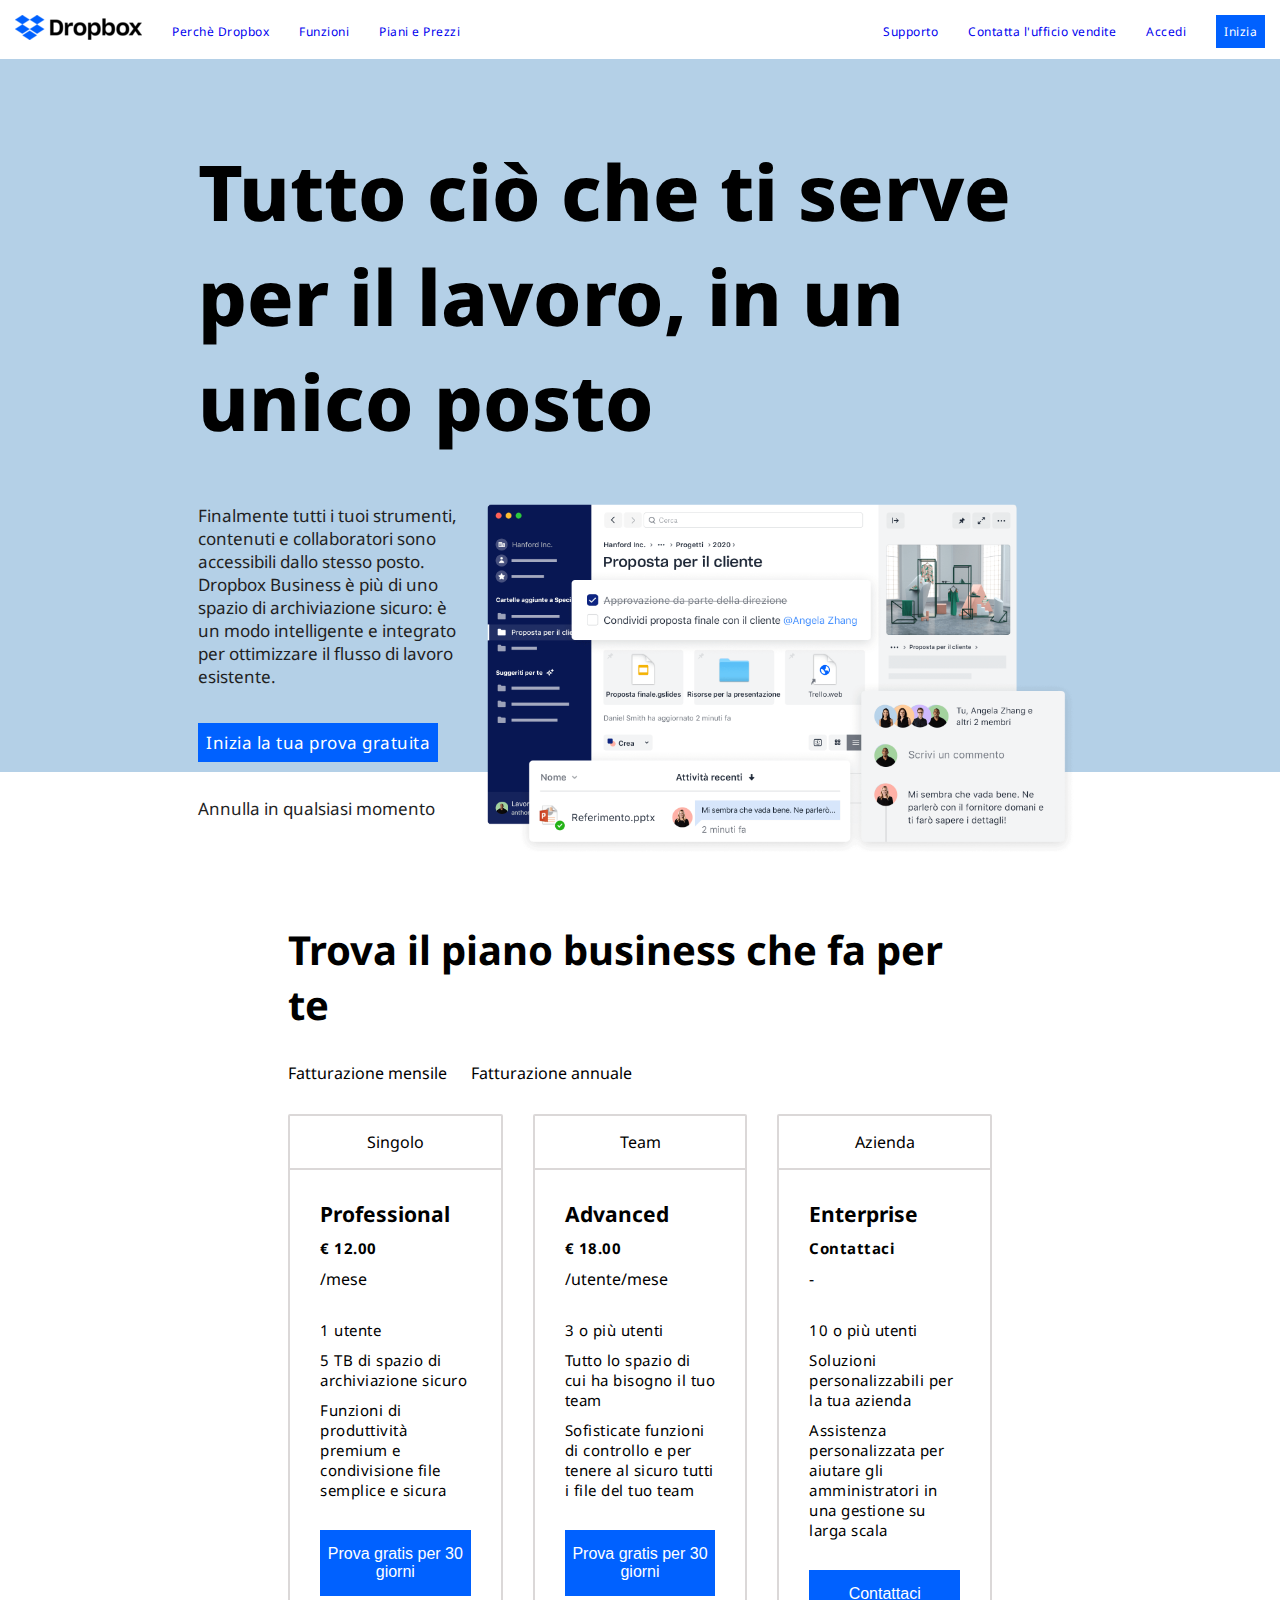
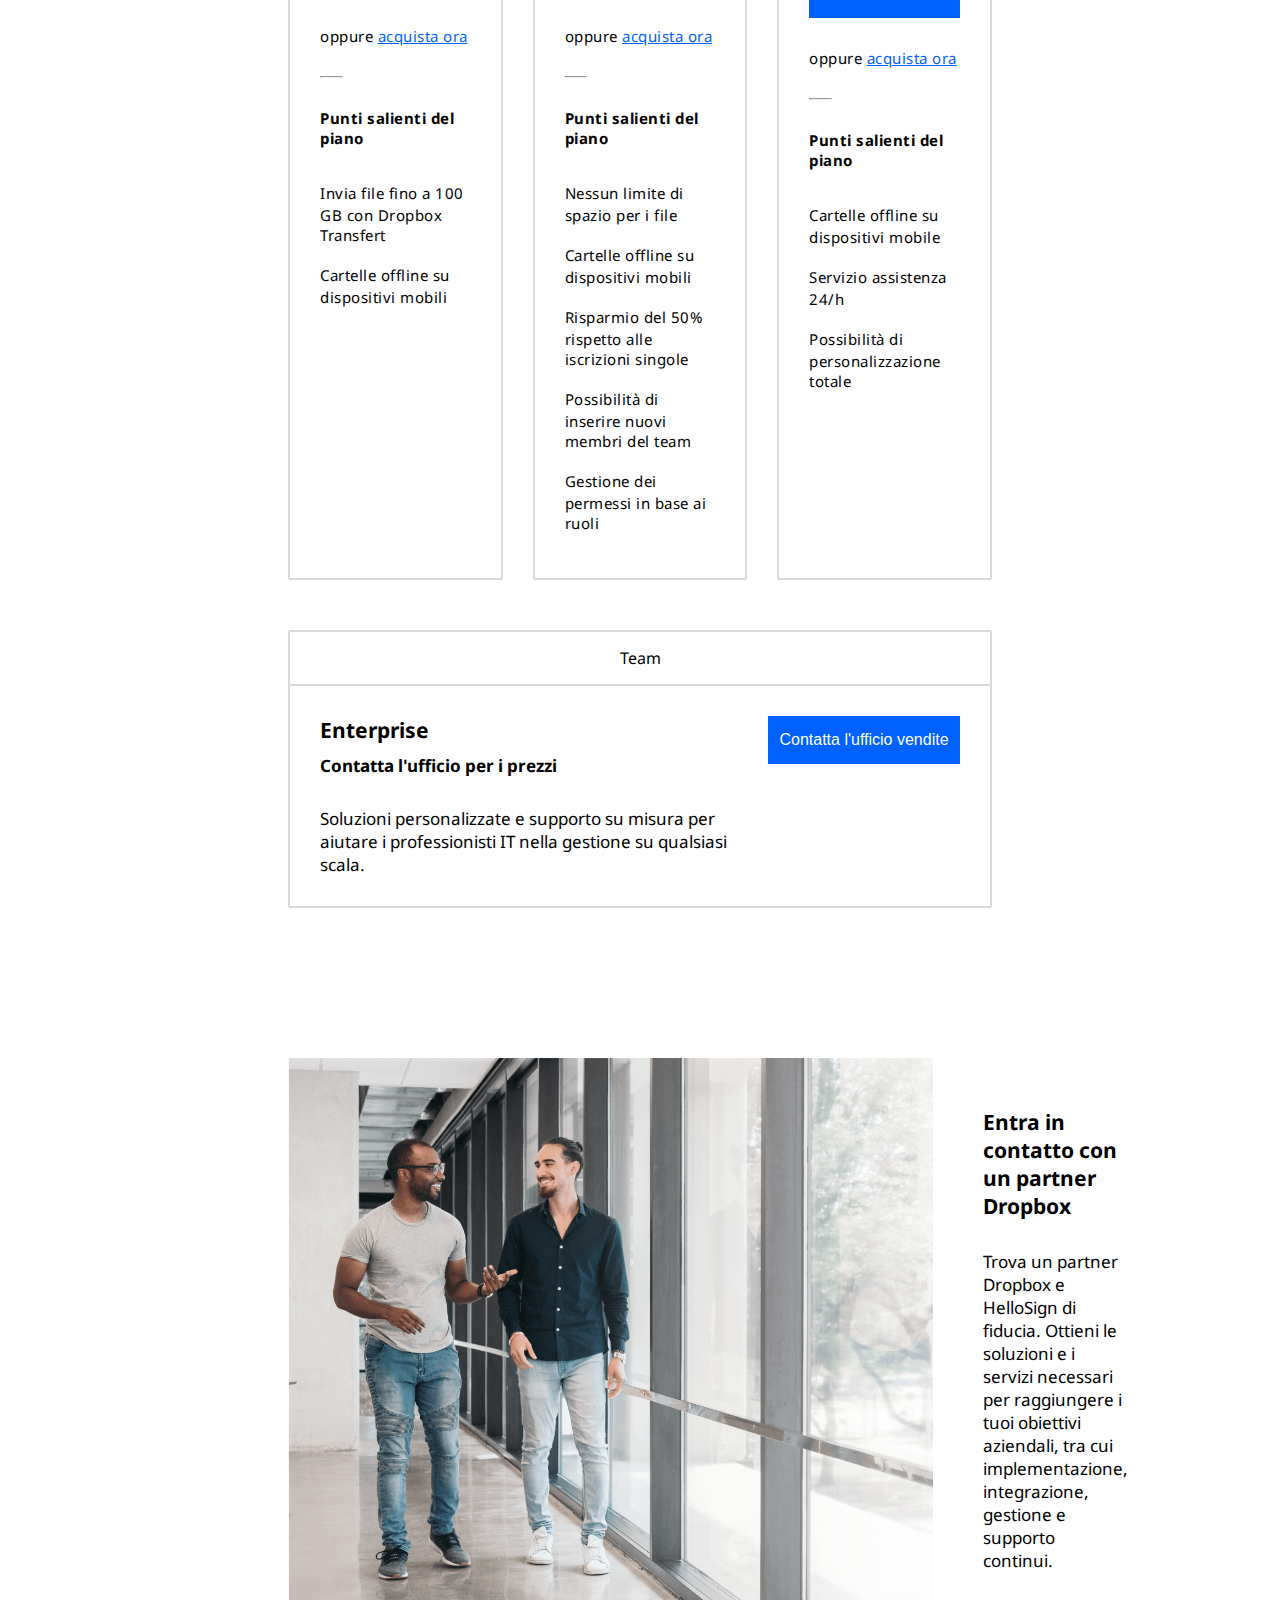
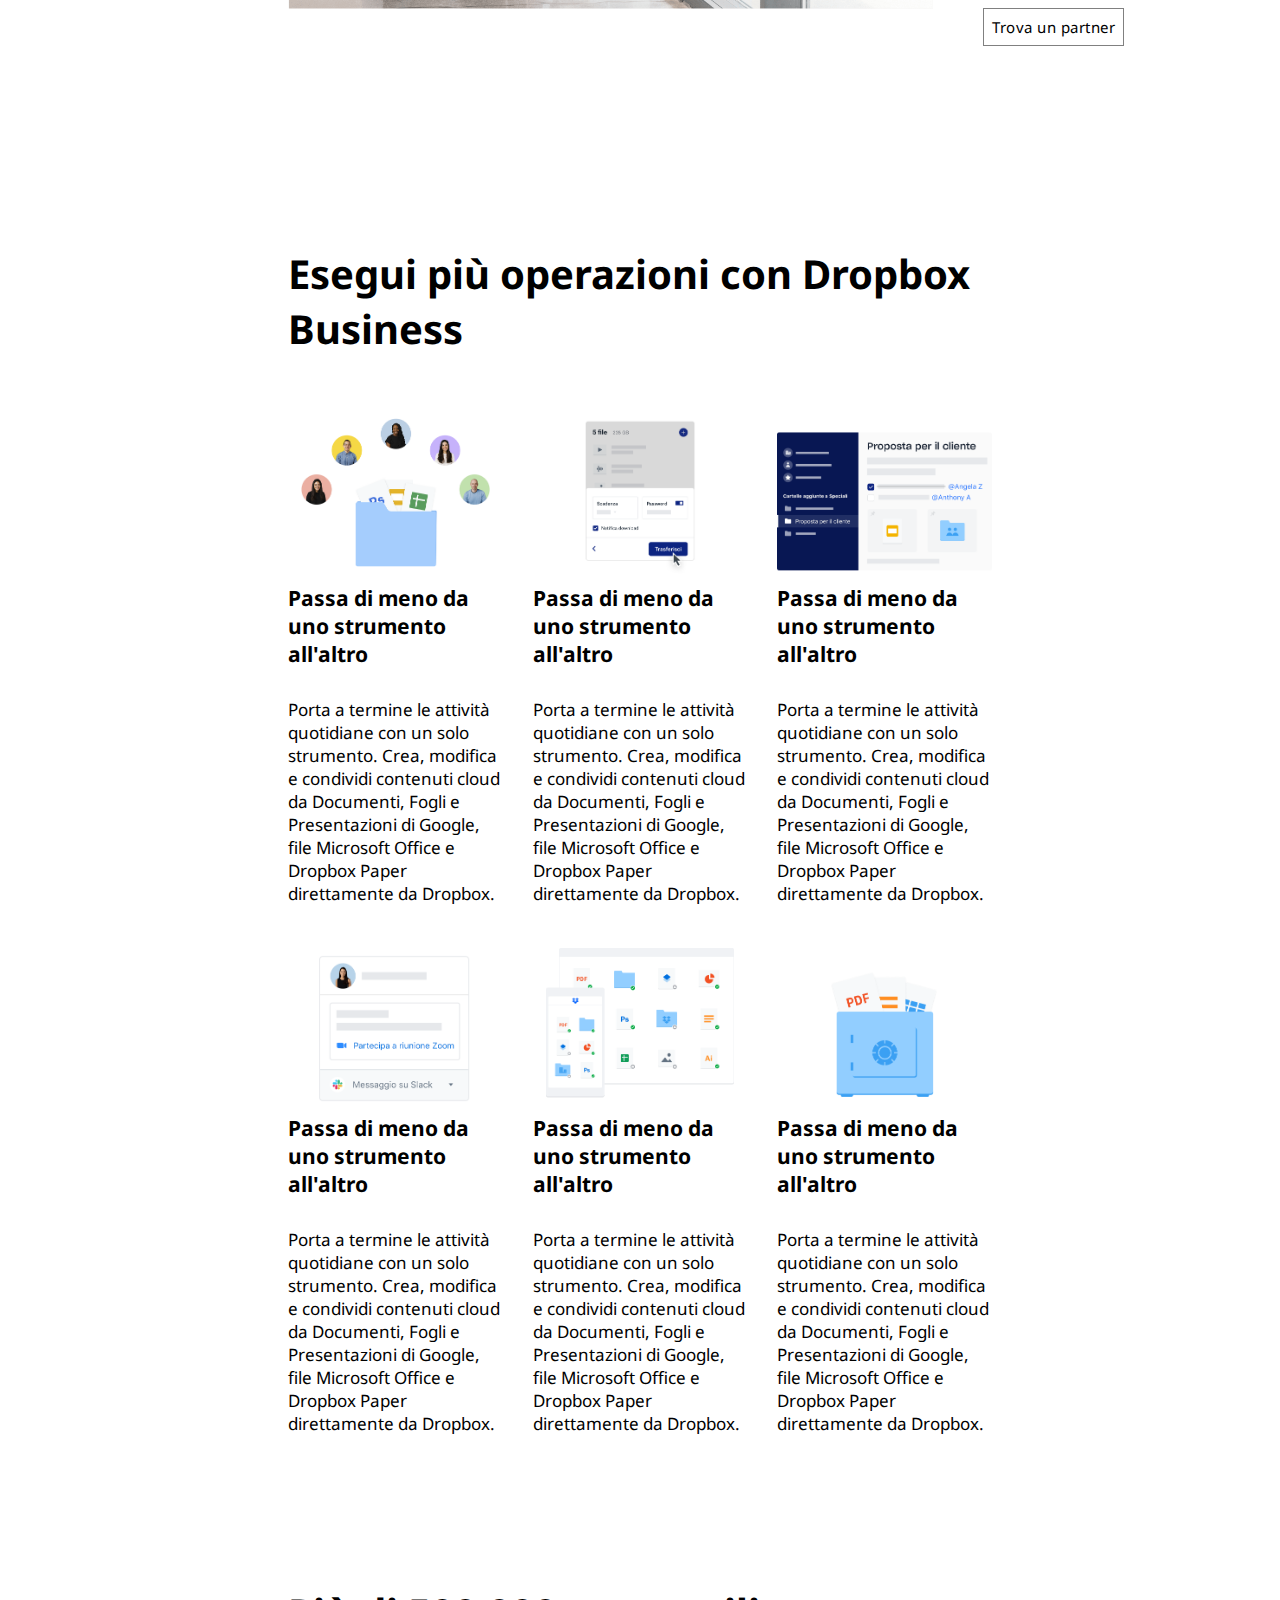
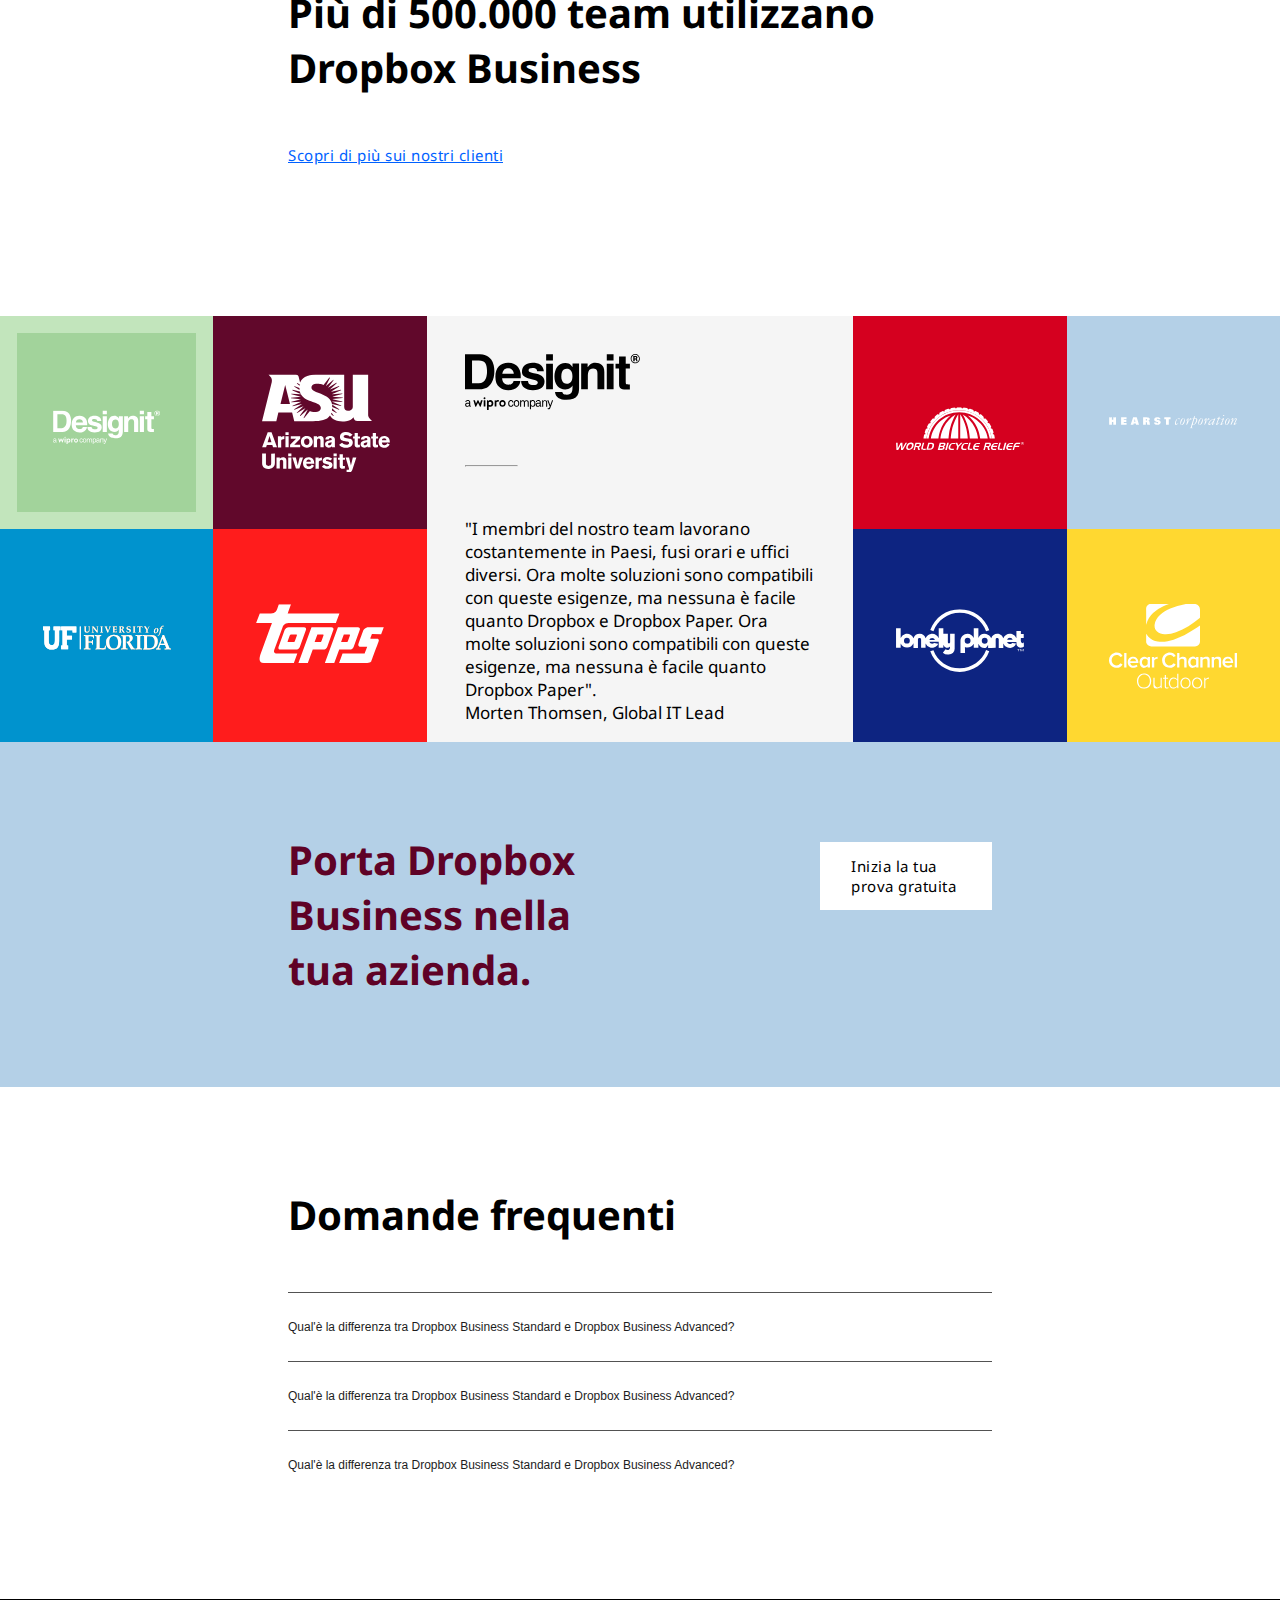
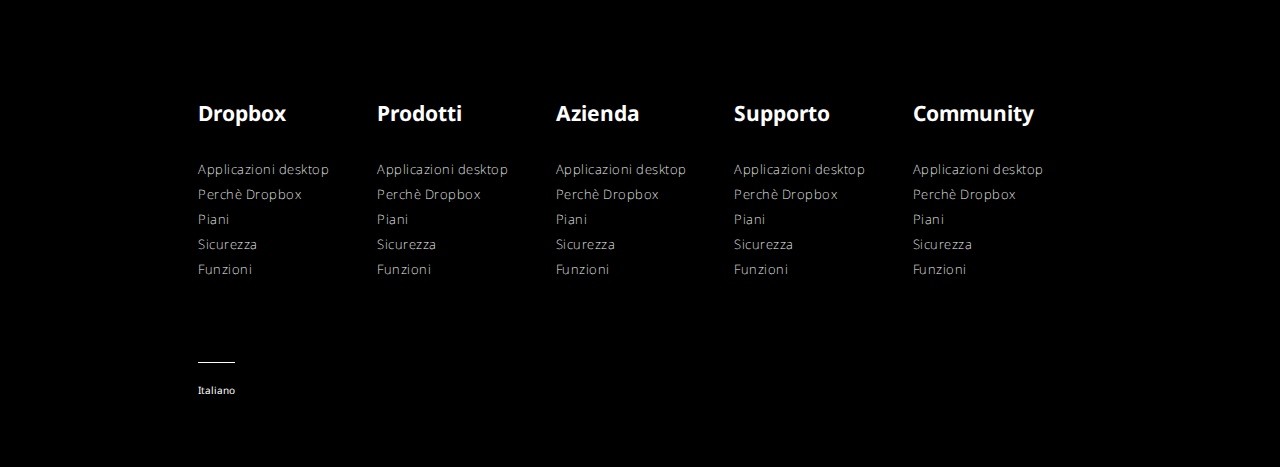
==== bonus/index.html @ 9951148a "fix_ distinzione bonus" ====
<!DOCTYPE html>
<html lang="en">
  <head>
    <meta charset="UTF-8" />
    <meta http-equiv="X-UA-Compatible" content="IE=edge" />
    <meta name="viewport" content="width=device-width, initial-scale=1.0" />
    <link rel="preconnect" href="https://fonts.googleapis.com" />

    <link rel="preconnect" href="https://fonts.gstatic.com" crossorigin />
    <link
      href="https://fonts.googleapis.com/css2?family=Noto+Sans:ital,wght@0,100;0,200;0,300;0,400;0,500;0,600;0,700;0,800;0,900;1,100;1,200;1,300;1,400;1,500;1,600;1,700;1,800;1,900&display=swap"
      rel="stylesheet"
    />
    <link
      rel="stylesheet"
      href="https://cdnjs.cloudflare.com/ajax/libs/font-awesome/6.2.1/css/all.min.css"
      integrity="sha512-MV7K8+y+gLIBoVD59lQIYicR65iaqukzvf/nwasF0nqhPay5w/9lJmVM2hMDcnK1OnMGCdVK+iQrJ7lzPJQd1w=="
      crossorigin="anonymous"
      referrerpolicy="no-referrer"
    />
    <!-- link font awasome -->
    <link rel="stylesheet" href="https://cdnjs.cloudflare.com/ajax/libs/font-awesome/6.2.1/css/all.min.css" integrity="sha512-MV7K8+y+gLIBoVD59lQIYicR65iaqukzvf/nwasF0nqhPay5w/9lJmVM2hMDcnK1OnMGCdVK+iQrJ7lzPJQd1w==" crossorigin="anonymous" referrerpolicy="no-referrer" />
    <!-- fine link font awasome -->
    <link rel="stylesheet" href="css/style.css" />
    <link rel="icon" type="" href="img/4138137.png">

    <title>Dropbox</title>
  </head>
  <body>
    <header>
      <div class="nav">
        <div class="nav_link-sinistra">
          <ul>
            <li>
              <a href="#index"><img src="img/logo-small.png" alt="Logo" /></a>
            </li>
            <li><a href="#">Perchè Dropbox</a></li>
            <li><a href="#">Funzioni</a></li>
            <li><a href="#">Piani e Prezzi</a></li>
          </ul>
        </div>
        <div class="nav_link-destra">
          <ul>
            <li><a href="#">Supporto</a></li>
            <li><a href="#">Contatta l'ufficio vendite</a></li>
            <li><a href="#">Accedi</a></li>
            <li><a href="#" class="fake-btn">Inizia</a></li>
          </ul>
        </div>
      </div>

      <div class="header">
        <div class="container-size-1">
          <div class="title">
            <h1>Tutto ciò che ti serve per il lavoro, in un unico posto</h1>
          </div>
          <div class="header_container">
            <div class="header_container-sinistra">
              <p>
                Finalmente tutti i tuoi strumenti, contenuti e collaboratori
                sono accessibili dallo stesso posto. Dropbox Business è più di
                uno spazio di archiviazione sicuro: è un modo intelligente e
                integrato per ottimizzare il flusso di lavoro esistente.
              </p>
              <a href="#" class="fake-btn">Inizia la tua prova gratuita</a>
              <p>Annulla in qualsiasi momento</p>
              <a href="#Business"><i class="fa-solid fa-arrow-down"></i></a>
            </div>
            <div class="header_container-destra">
              <img src="img/jumbo.png" alt="img" />
            </div>
          </div>
        </div>
      </div>
    </header>

    <main>
      <div class="container-size-2">
        <section id="Business" class="pianoBusiness">
          <h2>Trova il piano business che fa per te</h2>
          <div class="btn-fatturazione">
            <span class="span-fatturazione-1"><i class="fa-solid fa-circle-dot"></i>  Fatturazione mensile</span>
            <span class="span-fatturazione-2"><i class="fa-regular fa-circle"></i>  Fatturazione annuale</span>
          </div>

          <div class="pianoBusiness_opzioni">
            <div class="box-column">
              <div class="box-column_title"><i class="fa-solid fa-user"></i> Singolo</div>
              <div class="box-column-main">
                <div class="box-column_main-1">
                  <h4>Professional</h4>
                  <p class="bold padding-top-10">&euro; 12.00</p>
                  <p class="padding-top-10"></p>/mese</p>
                </div>

                <div class="box-column_main-2 padding-top-30">
                  <p><i class="fa-solid fa-user"></i> 1 utente</p>
                  <p class="padding-top-10"><i class="fa-solid fa-folder"></i> 5 TB di spazio di archiviazione sicuro</p>
                  <p class="padding-top-10"><i class="fa-sharp fa-solid fa-share-nodes"></i> 
                    Funzioni di produttività premium e condivisione file semplice
                    e sicura
                  </p>
                </div>

                <div class="box-column_main-3 padding-top-30">
                  <button>Prova gratis per 30 giorni</button>
                  <p class="padding-topBottom-30">oppure <a href="#"> acquista ora</a></p>
                  <hr style="width: 15%; margin-left: 0" />
                </div>

                <div class="box-column_main-4 padding-top-30">
                  <p class="bold">Punti salienti del piano</p>
                  <ul class="padding-top-30">
                    <li><i class="fa-solid fa-check"></i> Invia file fino a 100 GB con Dropbox Transfert</li>
                    <li><i class="fa-solid fa-check"></i> Cartelle offline su dispositivi mobili</li>
                  </ul>
                </div>
              </div>
            </div>
            <div class="box-column"><div class="box-column_title"><i class="fa-solid fa-users"></i> Team</div>
            <div class="box-column-main">
              <div class="box-column_main-1">
                <h4>Advanced</h4>
                <p class="bold padding-top-10">&euro; 18.00</p>
                <p class="padding-top-10"></p>/utente/mese</p>
              </div>

              <div class="box-column_main-2 padding-top-30">
                <p><i class="fa-solid fa-user"></i> 3 o più utenti</p>
                <p class="padding-top-10"><i class="fa-solid fa-folder"></i> Tutto lo spazio di cui ha bisogno il tuo team</p>
                <p class="padding-top-10"><i class="fa-sharp fa-solid fa-share-nodes"></i> 
                  Sofisticate funzioni di controllo e per tenere al sicuro tutti i file del tuo team
                </p>
              </div>

              <div class="box-column_main-3 padding-top-30">
                <button>Prova gratis per 30 giorni</button>
                <p class="padding-topBottom-30">oppure <a href="#"> acquista ora</a></p>
                <hr style="width: 15%; margin-left: 0" />
              </div>

              <div class="box-column_main-4 padding-top-30">
                <p class="bold">Punti salienti del piano</p>
                <ul class="padding-top-30">
                  <li><i class="fa-solid fa-check"></i> Nessun limite di spazio per i file</li>
                  <li><i class="fa-solid fa-check"></i> Cartelle offline su dispositivi mobili</li>
                  <li><i class="fa-solid fa-check"></i> Risparmio del 50% rispetto alle iscrizioni singole</li>
                  <li><i class="fa-solid fa-check"></i> Possibilità di inserire nuovi membri del team</li>
                  <li><i class="fa-solid fa-check"></i> Gestione dei permessi in base ai ruoli</li>
                </ul>
              </div>
            </div></div>
            <div class="box-column"><div class="box-column_title"><i class="fa-solid fa-hotel"></i> Azienda</div>
            <div class="box-column-main">
              <div class="box-column_main-1">
                <h4>Enterprise</h4>
                <p class="bold padding-top-10">Contattaci</p>
                <p class="padding-top-10"></p>-</p>
              </div>

              <div class="box-column_main-2 padding-top-30">
                <p><i class="fa-solid fa-user"></i> 10 o più utenti</p>
                <p class="padding-top-10"><i class="fa-solid fa-folder"></i> Soluzioni personalizzabili per la tua azienda</p>
                <p class="padding-top-10"><i class="fa-sharp fa-solid fa-share-nodes"></i> 
                  Assistenza personalizzata per aiutare gli amministratori in una gestione su larga scala
                </p>
              </div>

              <div class="box-column_main-3 padding-top-30">
                <button>Contattaci</button>
                <p class="padding-topBottom-30">oppure <a href="#"> acquista ora</a></p>
                <hr style="width: 15%; margin-left: 0" />
              </div>

              <div class="box-column_main-4 padding-top-30">
                <p class="bold">Punti salienti del piano</p>
                <ul class="padding-top-30">
                  <li><i class="fa-solid fa-check"></i> Cartelle offline su dispositivi mobile</li>
                  <li><i class="fa-solid fa-check"></i> Servizio assistenza 24/h</li>
                  <li><i class="fa-solid fa-check"></i> Possibilità di personalizzazione totale</li>
                </ul>
              </div>
            </div></div>
          </div>
          <div class="box-row">
            <div class="box-column_title">
              <i class="fa-solid fa-hotel"></i> Team
            </div>
            <div class="box-row-content">
              <div class="box-row_text">
                <div class="box-column_main-1">
                  <h4>Enterprise</h4>
                  <p class="bold padding-top-10">Contatta l'ufficio per i prezzi</p>
                </div>
                <div class="box-column_main-2 padding-top-30">
                  <p>Soluzioni personalizzate e supporto su misura per aiutare i professionisti IT nella gestione su qualsiasi scala.
                  </p>
                </div>
              </div>
              <div class="box-row-button box-column_main-3">
                <button>Contatta l'ufficio vendite</button>
              </div>
            </div>
          </div>
        </section>

        <section class="partnerContatto">
          <div class="partnerContatto_img">
            <img src="img/partner.png" alt="" />
          </div>
          <div class="partnerContatto_text">
            <h4>Entra in contatto con un partner Dropbox</h4>
            <p class="padding-top-30">
              Trova un partner Dropbox e HelloSign di fiducia. Ottieni le
              soluzioni e i servizi necessari per raggiungere i tuoi obiettivi
              aziendali, tra cui implementazione, integrazione, gestione e
              supporto continui.
            </p>
            <a href="#" class="fake-btn">Trova un partner</a>
          </div>
        </section>

        <section class="eseguiOperazioni">
          <h2>Esegui più operazioni con Dropbox Business</h2>

          <div class="eseguiOperazioni_card padding-top-50">
            <div class="card">
              <img src="img/business-feature-switching-tools.png" alt="">
              <h4>Passa di meno da uno strumento all'altro</h4>
              <p class="padding-top-30">Porta a termine le attività quotidiane con un solo strumento. Crea, modifica e condividi contenuti cloud da Documenti, Fogli e Presentazioni di Google, file Microsoft Office e Dropbox Paper direttamente da Dropbox.</p>
            </div>
            <div class="card"><img src="img/business-feature-send-files-it.png" alt="">
              <h4>Passa di meno da uno strumento all'altro</h4>
              <p class="padding-top-30">Porta a termine le attività quotidiane con un solo strumento. Crea, modifica e condividi contenuti cloud da Documenti, Fogli e Presentazioni di Google, file Microsoft Office e Dropbox Paper direttamente da Dropbox.</p></div>
            <div class="card"><img src="img/business-feature-coordinate-it.png" alt="">
              <h4>Passa di meno da uno strumento all'altro</h4>
              <p class="padding-top-30">Porta a termine le attività quotidiane con un solo strumento. Crea, modifica e condividi contenuti cloud da Documenti, Fogli e Presentazioni di Google, file Microsoft Office e Dropbox Paper direttamente da Dropbox.</p></div>
            <div class="card"><img src="img/business-feature-integrations-it.png" alt="">
              <h4>Passa di meno da uno strumento all'altro</h4>
              <p class="padding-top-30">Porta a termine le attività quotidiane con un solo strumento. Crea, modifica e condividi contenuti cloud da Documenti, Fogli e Presentazioni di Google, file Microsoft Office e Dropbox Paper direttamente da Dropbox.</p></div>
            <div class="card"><img src="img/business-feature-multi-device.png" alt="">
              <h4>Passa di meno da uno strumento all'altro</h4>
              <p class="padding-top-30">Porta a termine le attività quotidiane con un solo strumento. Crea, modifica e condividi contenuti cloud da Documenti, Fogli e Presentazioni di Google, file Microsoft Office e Dropbox Paper direttamente da Dropbox.</p></div>
            <div class="card"><img src="img/business-feature-security.png" alt="">
              <h4>Passa di meno da uno strumento all'altro</h4>
              <p class="padding-top-30">Porta a termine le attività quotidiane con un solo strumento. Crea, modifica e condividi contenuti cloud da Documenti, Fogli e Presentazioni di Google, file Microsoft Office e Dropbox Paper direttamente da Dropbox.</p></div>
          </div>
        </section>
        <section class="teamClienti">
          <h2>Più di 500.000 team utilizzano<br>Dropbox Business</h2>
          <a class="padding-top-50" href="#">Scopri di più sui nostri clienti</a>
        </section>
      </div>

      <section class="designit">
        <div class="designit-card designit_left">  
          <div class="designit-cubo cubo-green"><img src="img/designit.svg" alt=""></div>
          <div class="designit-cubo cubo-bordeaux"><img src="img/arizona_state_university.svg" alt=""></div>
          <div class="designit-cubo cubo-azzuro"><img src="img/university_of_florida.svg" alt=""></div>
          <div class="designit-cubo cubo-orangeRed"><img src="img/topps.svg" alt=""></div>
        </div>
        <div class="designit-card designit_center">
          <img src="img/designit.svg" alt="">
          <hr style="margin: 50px 0px;width: 15%; margin-left: 0" />
          <p>"I membri del nostro team lavorano costantemente in Paesi, fusi orari e uffici diversi. Ora molte soluzioni sono compatibili con queste esigenze, ma nessuna è facile quanto Dropbox e Dropbox Paper. Ora molte soluzioni sono compatibili con queste esigenze, ma nessuna è facile quanto Dropbox Paper".</p>
          <p class="firma">Morten Thomsen, Global IT Lead</p>
        </div>
        <div class="designit-card designit_right">
          <div class="designit-cubo cubo-red"><img src="img/world_bicycle_relief.svg" alt=""></div>
          <div class="designit-cubo cubo-lightBlue"><img src="img/hearst_corp.svg" alt=""></div>
          <div class="designit-cubo cubo-blue"><img src="img/lonely_planet.svg" alt=""></div>
          <div class="designit-cubo cubo-giallo"><img src="img/clear_channel.svg" alt=""></div>
        </div>
      </section>

      
      <section class="cta">
        <div class="cta_sezioni container-size-2">
          <div class="ctaleft">
            <h2>Porta Dropbox Business nella tua azienda.</h2>
          </div>
          <div class="cta-right">
            <a href="#">Inizia la tua prova gratuita</a>
          </div>
        </div>
      </section>
        

      <section class="domandeFrequenti container-size-2">
       <h2 class="padding-bottom-50">Domande frequenti</h2>
          <div class="dropdown">
            <button class="dropbtn">
              <span
                >Qual'è la differenza tra Dropbox Business Standard e Dropbox
                Business Advanced?</span
              >
              <i class="fa-solid fa-angle-down"></i>
            </button>
            <div class="dropdown-content">
              <a href="#"
                >Lorem ipsum dolor sit amet consectetur adipisicing elit. In
                quae mollitia magni saepe. Dolor dolore laboriosam nostrum nam
                distinctio? Ullam quaerat deserunt illo corporis corrupti porro
                sit excepturi inventore temporibus.</a
              >
            </div>
          </div>

          <div class="dropdown">
            <button class="dropbtn">
              <span
                >Qual'è la differenza tra Dropbox Business Standard e Dropbox
                Business Advanced?</span
              >
              <i class="fa-solid fa-angle-down"></i>
            </button>
            <div class="dropdown-content">
              <a href="#"
                >Lorem ipsum dolor sit amet consectetur adipisicing elit. In
                quae mollitia magni saepe. Dolor dolore laboriosam nostrum nam
                distinctio? Ullam quaerat deserunt illo corporis corrupti porro
                sit excepturi inventore temporibus.</a
              >
            </div>
          </div>

          <div class="dropdown">
            <button class="dropbtn">
              <span
                >Qual'è la differenza tra Dropbox Business Standard e Dropbox
                Business Advanced?</span
              >
              <i class="fa-solid fa-angle-down"></i>
            </button>
            <div class="dropdown-content">
              <a href="#"
                >Lorem ipsum dolor sit amet consectetur adipisicing elit. In
                quae mollitia magni saepe. Dolor dolore laboriosam nostrum nam
                distinctio? Ullam quaerat deserunt illo corporis corrupti porro
                sit excepturi inventore temporibus.</a
              >
            </div>
          </div>
        </section>
      
    </main>

    <footer>
      <div class="footerContainer container-size-1">
        <div class="footerContainer_box">
          <div class="footer_box">
            <h4>Dropbox</h4>
            <ul class="padding-top-30">
              <li>Applicazioni desktop</li>
              <li>Perchè Dropbox</li>
              <li>Piani</li>
              <li>Sicurezza</li>
              <li>Funzioni</li>
            </ul>
          </div>
          <div class="footer_box">
            <h4>Prodotti</h4>
            <ul class="padding-top-30">
              <li>Applicazioni desktop</li>
              <li>Perchè Dropbox</li>
              <li>Piani</li>
              <li>Sicurezza</li>
              <li>Funzioni</li>
            </ul>
          </div>
          <div class="footer_box">
            <h4>Azienda</h4>
            <ul class="padding-top-30">
              <li>Applicazioni desktop</li>
              <li>Perchè Dropbox</li>
              <li>Piani</li>
              <li>Sicurezza</li>
              <li>Funzioni</li>
            </ul>
          </div>
          <div class="footer_box">
            <h4>Supporto</h4>
            <ul class="padding-top-30">
              <li>Applicazioni desktop</li>
              <li>Perchè Dropbox</li>
              <li>Piani</li>
              <li>Sicurezza</li>
              <li>Funzioni</li>
            </ul>
          </div>
          <div class="footer_box">
            <h4>Community</h4>
            <ul class="padding-top-30">
              <li>Applicazioni desktop</li>
              <li>Perchè Dropbox</li>
              <li>Piani</li>
              <li>Sicurezza</li>
              <li>Funzioni</li>
            </ul>
          </div>
        </div>
        <div class="language">
          <div class="icon-language">
            <i class="fa-solid fa-earth-americas"></i><span>  Italiano</span
            >   <i class="fa-solid fa-caret-up"></i>
          </div>
        </div>
      </div>
    </footer>
  </body>
</html>
---- bonus/css/style.css ----
/* RESET */
* {
  padding: 0;
  margin: 0;
  box-sizing: border-box;
}

html {
  scroll-behavior: smooth;
}

body {
  font-family: "Noto Sans", sans-serif;
}

/* GENERALI */

.flex-container {
  display: flex;
  justify-content: center;
  align-items: center;
}

p {
  font-size: 17px;
}

.container-size-1 {
  max-width: 69%;
  margin: 0 auto;
}

.container-size-2 {
  max-width: 55%;
  margin: 0 auto;
}

h1 {
  font-size: 77px;
  font-weight: 800;
}

h2 {
  font-size: 40px;
}

h4 {
  font-size: 21px;
}

.padding-top-30 {
  padding: 30px 0px 0px 0px;
}

.padding-top-50 {
  padding: 50px 0px 0px 0px;
}

.padding-bottom-50 {
  padding: 0px 0px 50px 0px;
}

.padding-top-10 {
  padding: 10px 0px 0px 0px;
}

.padding-topBottom-30 {
  padding: 30px 0px;
}

.bold {
  font-weight: bold;
}

/* NAV */

nav {
  width: 100%;
}

.nav {
  display: flex;
  justify-content: space-between;
  align-items: center;
}

.nav_link-sinistra ul,
.nav_link-destra ul {
  display: flex;
  justify-content: space-between;
  align-items: center;
  list-style: none;
}

.nav_link-sinistra ul li,
.nav_link-destra ul li {
  padding: 15px;
  position: relative;
}

.nav_link-sinistra ul li:hover:not(:first-child) a:after,
.nav_link-destra ul li:hover:not(:last-child) a:after {
  content: "";
  height: 3px;
  width: 100%;
  position: absolute;
  top: 100%;
  left: 0;
  background-color: #0061ff;
}

.nav_link-sinistra ul li a,
.nav_link-destra ul li a {
  text-decoration: none;
  font-size: 12px;
}

.fake-btn {
  background-color: #0061ff;
  padding: 8px;
  color: #fff;
}

/* HEADER */

.title {
  padding: 80px 0px 50px 0px;
}

.header {
  background-color: #b4d0e7;
  display: flex;
  justify-content: space-between;
}

.header_container {
  display: flex;
  justify-content: space-between;
  margin-bottom: -85px;
}

.header_container-sinistra {
  display: flex;
  flex-direction: column;
  align-items: flex-start;
  gap: 35px;
  width: 30%;
}

.header_container-sinistra a {
  text-decoration: none;
  font-size: 17px;
}

.header_container-sinistra i {
  font-size: 60px;
  padding-top: 48px;
  color: #000;
}

.header_container-destra {
  width: 70%;
}

.header_container-destra img {
  width: 100%;
}

.header_container-sinistra p {
  color: rgb(31, 31, 31);
}

/* MAIN */

main {
  padding-top: 150px;
}

/* SEZIONE PIANO BUSINESS */

.pianoBusiness_opzioni {
  display: flex;
  justify-content: space-between;
  gap: 30px;
}

.btn-fatturazione {
  padding: 30px 0px;
}

.span-fatturazione-1 i {
  color: #0061ff;
}

.span-fatturazione-2 i {
  color: lightgrey;
}

.span-fatturazione-1 {
  padding-right: 20px;
}

.box-column {
  width: calc(100% / 3);
  border: 2px solid #dbd8d8;
  border-radius: 2px;
}

.box-column_title {
  text-align: center;
  border-bottom: 2px solid #dbd8d8;
  padding: 15px 0px;
}

.box-column-main {
  padding: 30px;
}

.box-column-main p,
a,
ul li {
  font-size: 15px;
  letter-spacing: 0.5px;
}

.box-column_main-3 button {
  width: 100%;
  border: none;
  background-color: #0061ff;
  padding: 15px 0px;
  color: #fff;
  font-size: 16px;
}

.box-column_main-3 a {
  color: #0061ff;
}

.box-column_main-4 ul {
  list-style: none;
}

.box-column_main-4 ul li {
  padding-bottom: 15px;
}

/* .box-column_main-4 ul li::before {
  content: "\2713  ";
  color: #0061ff;
  font-weight: bold;
} */

.box-column_main-4 ul li i {
  color: #0061ff;
  font-weight: bold;
  font-size: 20px;
}

.box-row {
  width: 100%;
  margin: 50px 0px;
  border: 2px solid #dbd8d8;
  border-radius: 2px;
}

.box-row-content {
  display: flex;
  padding: 30px;
}

.box-row_text {
  width: 70%;
}

.box-row-button {
  width: 30%;
}

/* SEZIONE PARTNER */

.partnerContatto {
  display: flex;
  justify-content: space-between;
  margin-bottom: 50px;
  padding: 100px 0px;
}

.partnerContatto_img img {
  width: 645px;
}

.partnerContatto_text {
  padding: 50px;
}

.partnerContatto_text .fake-btn {
  background-color: #fff;
  border: 1px solid grey;
  text-decoration: none;
  color: black;
  margin-top: 36px;
  display: inline-block;
}

/* SEZIONE ESEGUI OPERAZIONI */

.eseguiOperazioni_card {
  display: flex;
  justify-content: space-between;
  flex-wrap: wrap;
  gap: 30px;
}

.eseguiOperazioni_card img {
  width: 100%;
}

.card {
  width: calc((100% - 60px) / 3);
}

/* SEZIONE CLIENTI */

.teamClienti {
  padding: 150px 0px;
}

.teamClienti a {
  display: inline-block;
  color: #0061ff;
}

/* SEZIONE DESIGNIT */

.designit {
  display: flex;
  justify-content: space-between;
}

/* Soluzione con aspect ratio

.designit-card {
  width: 100vw;
  aspect-ratio: 1 / 1;
}

.designit-cubo {
  width: 50%;
}  */

.designit-card {
  width: calc(100% / 3);
  height: calc(100vw / 3);
}

.designit-cubo {
  width: 50%;
  height: 50%;
}

.cubo-green {
  background-color: #a2d39b;
  border: 17px solid #c2e5bc;
  position: relative;
}

.cubo-green img,
.cubo-azzuro img,
.cubo-red img,
.cubo-lightBlue img {
  top: 48%;
  left: 35%;
  transform: translate(-25%, -25%);
}

.cubo-bordeaux {
  background-color: #61082b;
  position: relative;
}

.cubo-orangeRed img {
  top: 42%;
  left: 35%;
  transform: translate(-25%, -25%);
}

.cubo-bordeaux img {
  top: 39%;
  left: 38%;
  transform: translate(-25%, -25%);
}

.cubo-azzuro {
  background-color: #0093ce;
  position: relative;
}

.cubo-orangeRed {
  background-color: #ff1c1c;
  position: relative;
}

.cubo-red {
  background-color: #d5001f;
  position: relative;
}

.cubo-lightBlue {
  background-color: #b4d0e7;
  position: relative;
}

.cubo-blue {
  background-color: #0d2481;
  position: relative;
}

.cubo-blue img,
.cubo-giallo img {
  top: 45%;
  left: 35%;
  transform: translate(-25%, -25%);
}

.cubo-giallo {
  background-color: #ffd830;
  position: relative;
}

.designit_center {
  background-color: #f5f5f5;
  position: relative;
  padding: 3%;
  overflow-y: auto;
}

.designit_center img {
  width: 50%;
}

.firma p {
  padding-top: 10%;
}

.designit_left,
.designit_right {
  display: flex;
  flex-wrap: wrap;
}

.designit_left {
  justify-content: flex-start;
}

.designit_right {
  justify-content: flex-end;
}

.designit-cubo img {
  width: 60%;
  position: absolute;
}

.designit-cubo img {
  filter: invert(1);
}

/* SEZIONE CTA */

.cta {
  background-color: #b4d0e7;
  padding: 90px 0px;
}

.cta h2 {
  color: #5f0226;
}

.cta_sezioni {
  display: flex;
  justify-content: space-between;
}

.ctaleft,
.cta-right {
  width: 50%;
}

.cta-right {
  position: relative;
}

.cta-right a {
  padding: 14px 31px;
  background-color: #fff;
  text-decoration: none;
  display: inline-block;
  position: absolute;
  top: 10px;
  left: 180px;
  color: #000;
}

/* SEZIONE DOMANDE */

.domandeFrequenti {
  padding: 100px 0px;
}

.dropdown {
  position: relative;
}

.dropbtn {
  background-color: #ffffff;
  color: rgb(29, 29, 29);
  padding: 27px 0px;
  font-size: 12px;
  border: none;
  width: 100%;
  text-align: left;
  display: flex;
  justify-content: space-between;
  border-top: 1px solid rgb(82, 82, 82);
}

.dropdown-content {
  display: none;
  position: absolute;
  box-shadow: 0px 8px 16px 0px rgba(0, 0, 0, 0.2);
  z-index: 1;
}

.dropdown-content a {
  color: black;
  padding: 12px 16px;
  text-decoration: none;
  display: block;
  background-color: #ddd;
}

.dropdown-content a:hover {
  background-color: #ddd;
}

.dropdown:hover .dropdown-content {
  display: block;
}

.dropdown:hover .dropbtn {
  background-color: #ffffff;
}

/* SEZIONE FOOTER */

footer {
  background-color: rgb(0, 0, 0);
  padding: 100px 0px 50px 0px;
}

.footerContainer_box {
  display: flex;
  justify-content: space-between;
  gap: 10px;
}

.footer_box {
  width: calc(100% / 5);
  color: #fff;
}

.footer_box ul {
  list-style: none;
}

.footer_box ul li {
  font-size: 13px;
  font-weight: 200;
  line-height: 25px;
}

.language {
  margin-top: 80px;
  color: #fff;
  font-size: 10px;
  border-top: 1px solid #fff;
  display: inline-block;
}

.icon-language {
  padding: 20px 0px;
}

/* DEBUG */
.debug .nav {
  background-color: rgb(255, 149, 149);
}

.debug .header {
  background-color: aquamarine;
}

.debug .header_container {
  background-color: rgb(102, 56, 230);
}

.debug .pianoBusiness {
  background-color: rgb(235, 93, 147);
}

.debug .box-column {
  background-color: rgb(255, 255, 255);
}

.debug .box-row {
  height: 255px;
  background-color: rgb(212, 3, 20);
}

.debug .partnerContatto_text {
  background-color: black;
  height: 200px;
}

.debug .partnerContatto_img {
  background-color: rgb(99, 99, 99);
}

.debug .card {
  background-color: rgb(226, 255, 59);
  height: 200px;
}

.debug .designit {
  background-color: rgb(55, 114, 0);
}

.debug .designit-card {
  background-color: #0061ff;
}

.debug .designit-card {
  border: 1px solid black;
}

.debug .designit-cubo {
  border: 1px solid black;
}

.debug .domandeFrequenti {
  background-color: rgb(255, 145, 0);
}

.debug .footer_box {
  background-color: darkgoldenrod;
}

.debug .language {
  height: 70px;
  background-color: red;
}
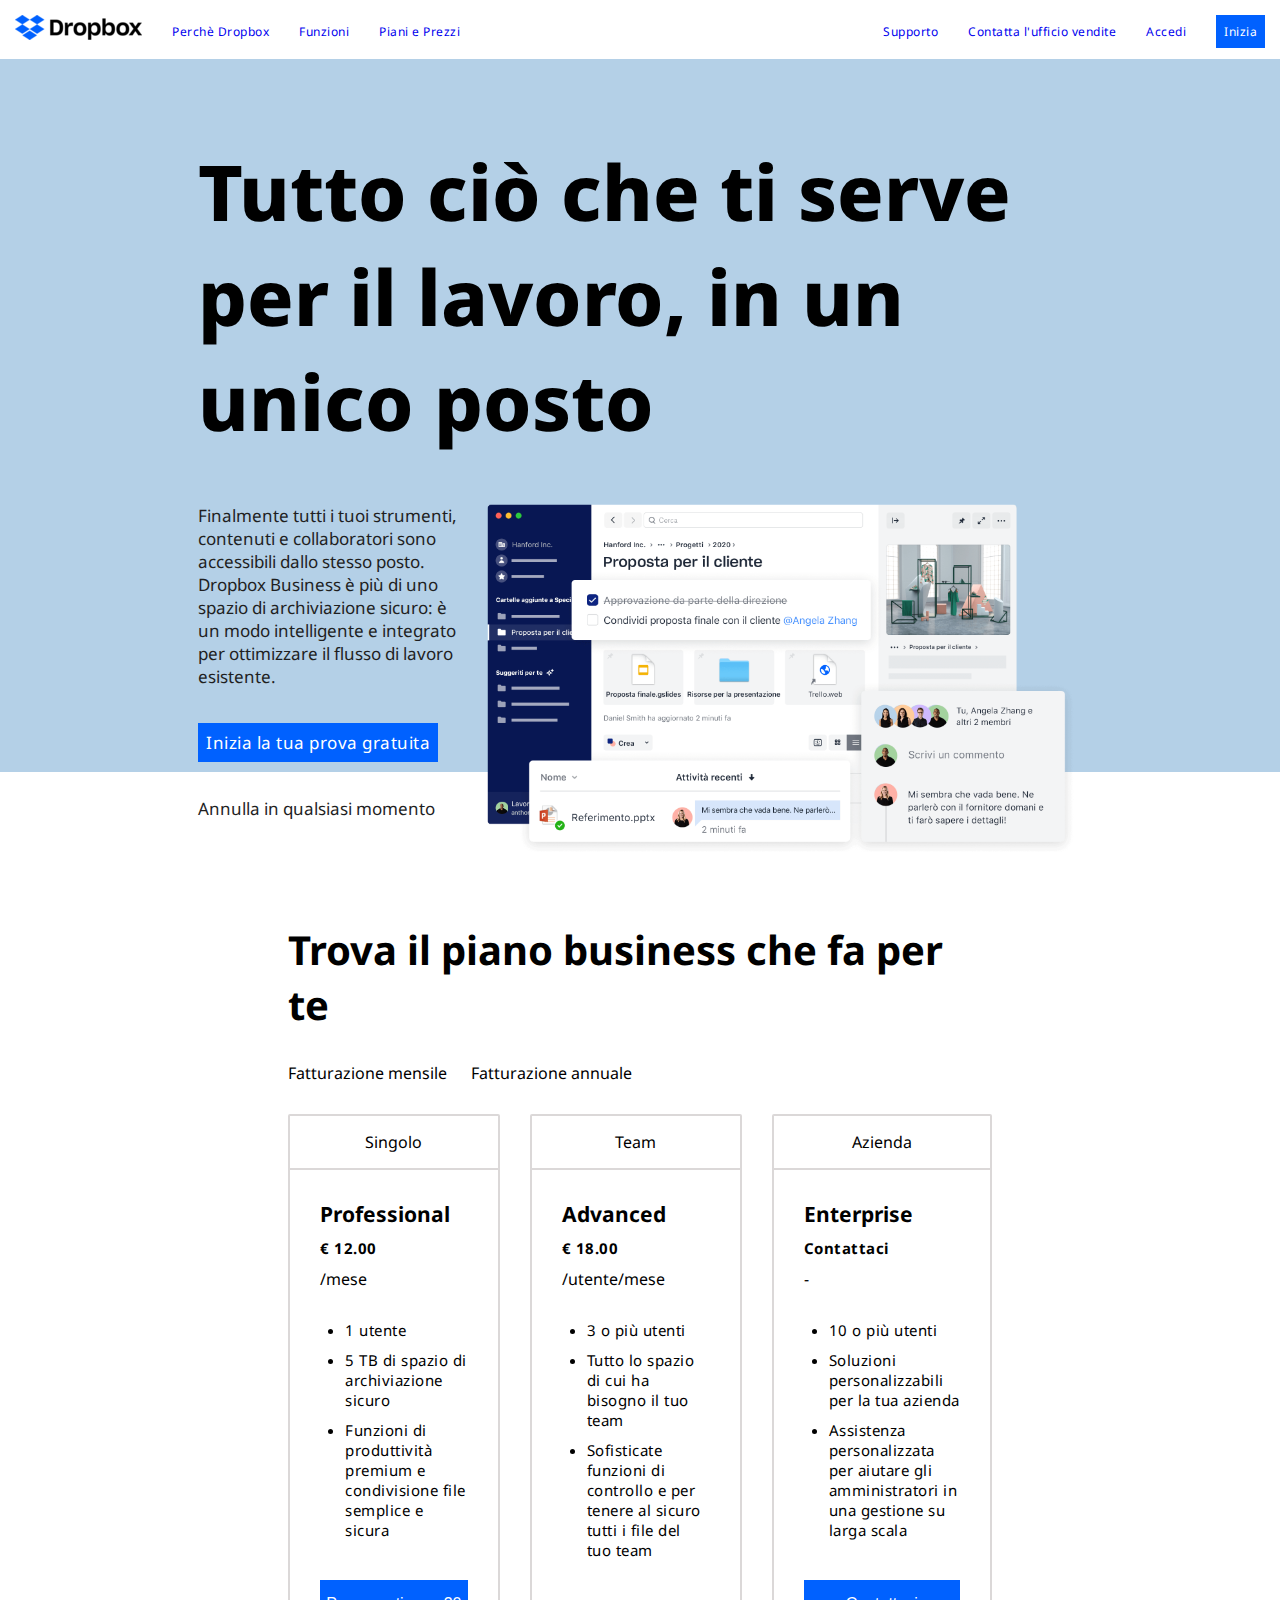
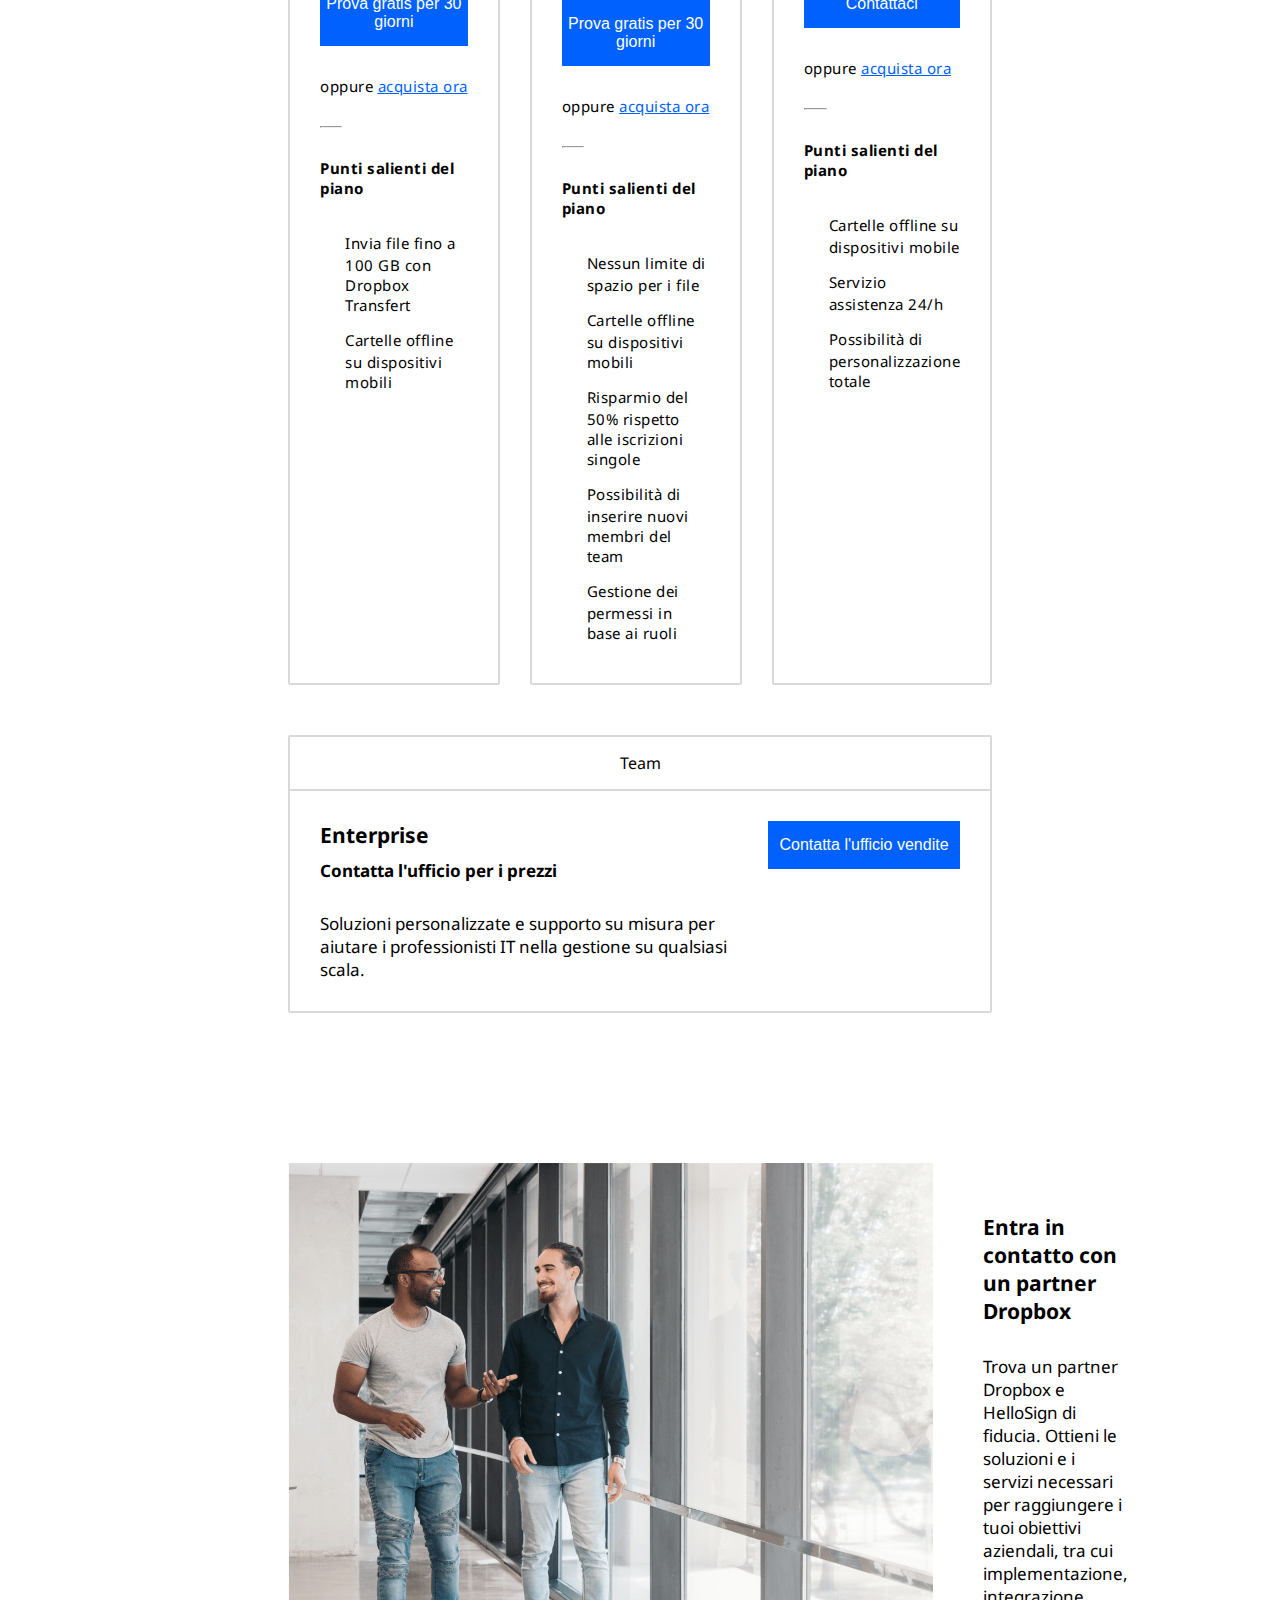
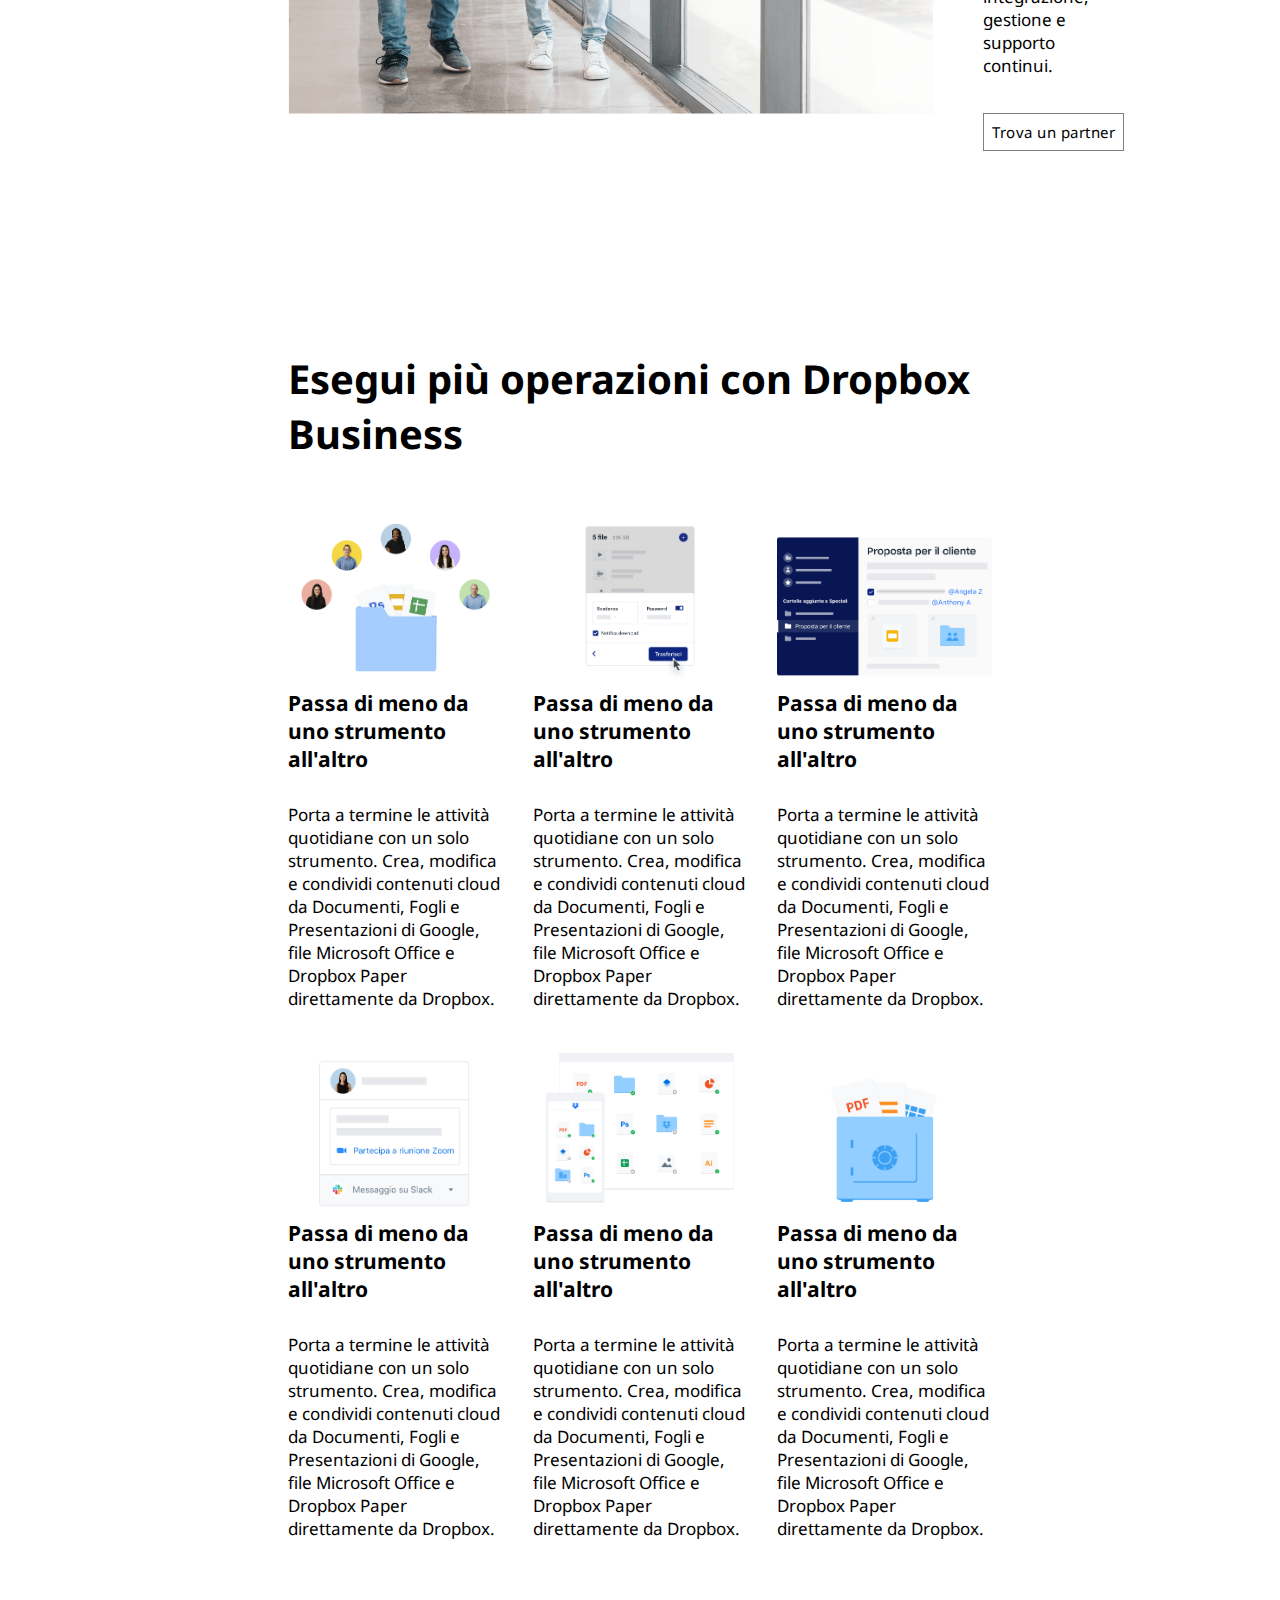
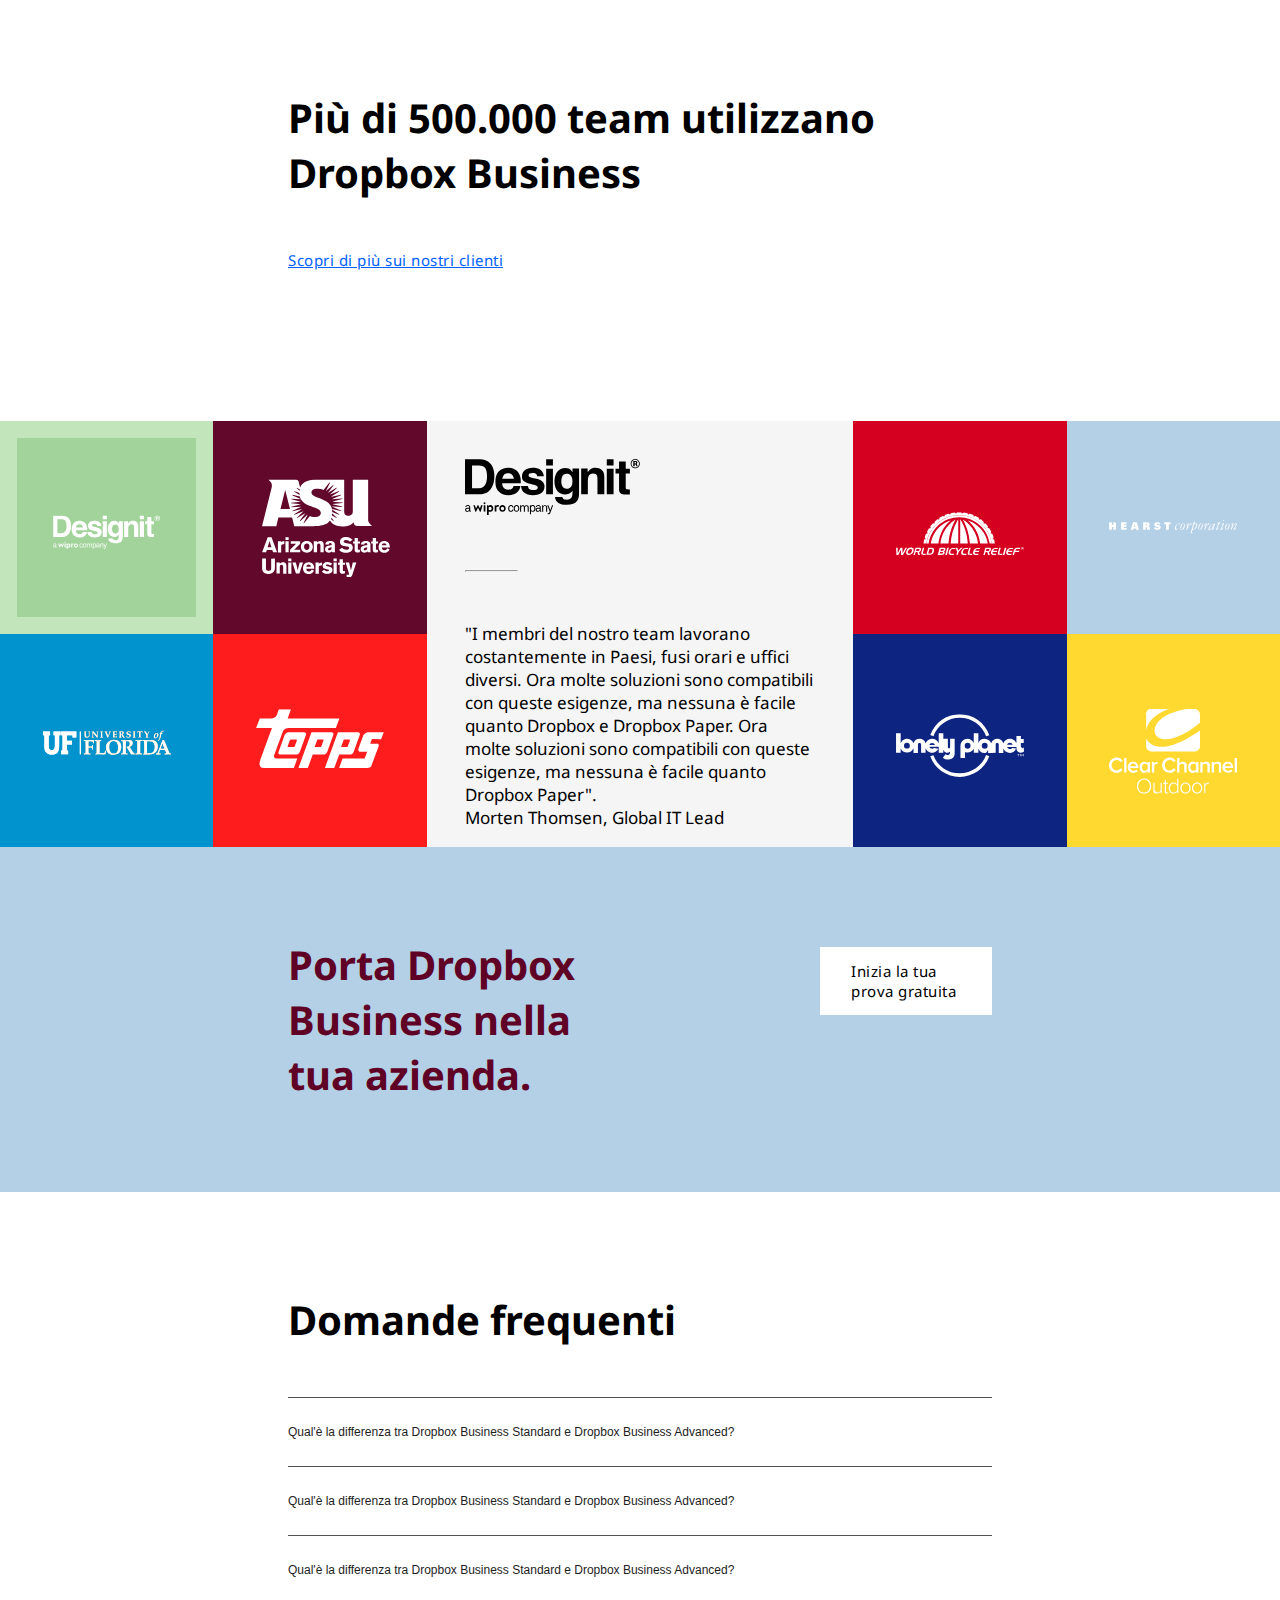
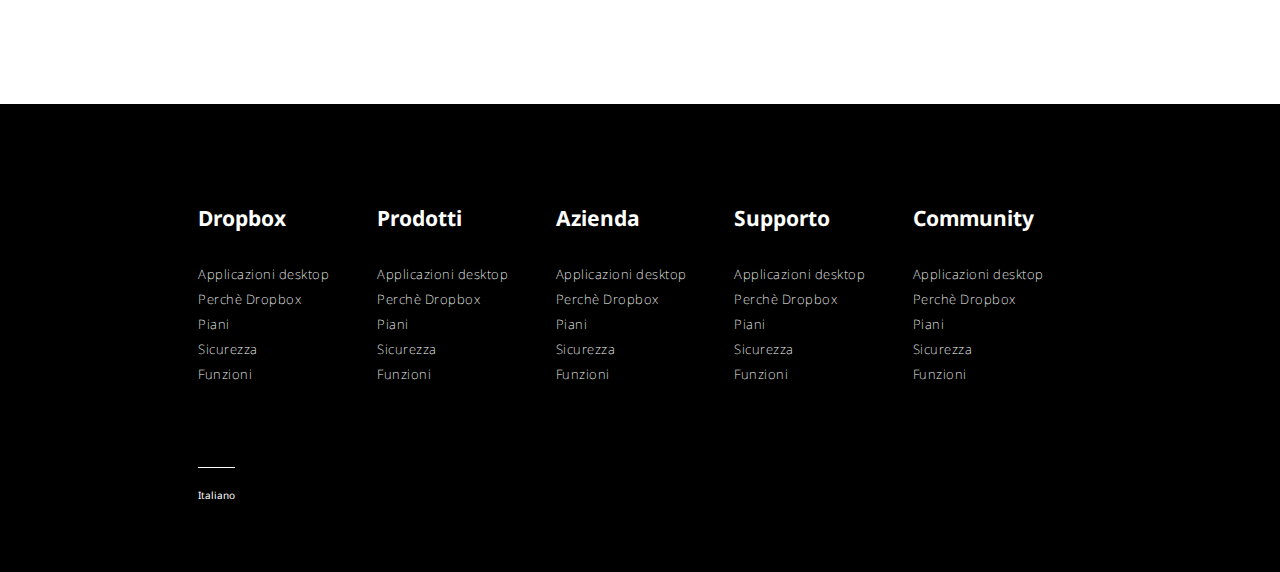
==== commit 51ea5a88: "fix_elenco puntato" ====
--- a/bonus/index.html
+++ b/bonus/index.html
@@ -94,12 +94,12 @@
                 </div>
 
                 <div class="box-column_main-2 padding-top-30">
-                  <p><i class="fa-solid fa-user"></i> 1 utente</p>
-                  <p class="padding-top-10"><i class="fa-solid fa-folder"></i> 5 TB di spazio di archiviazione sicuro</p>
-                  <p class="padding-top-10"><i class="fa-sharp fa-solid fa-share-nodes"></i> 
-                    Funzioni di produttività premium e condivisione file semplice
-                    e sicura
-                  </p>
+                  <ul class="lista-1 fa-ul">
+                    <li><span class="fa-li"><i class="fa-solid fa-user"></i></span>1 utente</li>
+                    <li><span class="fa-li"><i class="fa-solid fa-folder"></i></span>5 TB di spazio di archiviazione sicuro</li>
+                    <li><span class="fa-li"><i class="fa-sharp fa-solid fa-share-nodes"></i></span>Funzioni di produttività premium e condivisione file semplice
+                      e sicura</li>
+                  </ul>
                 </div>
 
                 <div class="box-column_main-3 padding-top-30">
@@ -110,9 +110,9 @@
 
                 <div class="box-column_main-4 padding-top-30">
                   <p class="bold">Punti salienti del piano</p>
-                  <ul class="padding-top-30">
-                    <li><i class="fa-solid fa-check"></i> Invia file fino a 100 GB con Dropbox Transfert</li>
-                    <li><i class="fa-solid fa-check"></i> Cartelle offline su dispositivi mobili</li>
+                  <ul class="fa-ul padding-top-30">
+                    <li><span class="fa-li"><i class="fa-solid fa-check"></i></span>Invia file fino a 100 GB con Dropbox Transfert</li>
+                    <li><span class="fa-li"><i class="fa-solid fa-check"></i></span>Cartelle offline su dispositivi mobili</li>
                   </ul>
                 </div>
               </div>
@@ -126,11 +126,11 @@
               </div>
 
               <div class="box-column_main-2 padding-top-30">
-                <p><i class="fa-solid fa-user"></i> 3 o più utenti</p>
-                <p class="padding-top-10"><i class="fa-solid fa-folder"></i> Tutto lo spazio di cui ha bisogno il tuo team</p>
-                <p class="padding-top-10"><i class="fa-sharp fa-solid fa-share-nodes"></i> 
-                  Sofisticate funzioni di controllo e per tenere al sicuro tutti i file del tuo team
-                </p>
+                <ul class="lista-1 fa-ul">
+                  <li><span class="fa-li"><i class="fa-solid fa-user"></i></span>3 o più utenti</li>
+                  <li><span class="fa-li"><i class="fa-solid fa-folder"></i></span>Tutto lo spazio di cui ha bisogno il tuo team</li>
+                  <li><span class="fa-li"><i class="fa-sharp fa-solid fa-share-nodes"></i></span>Sofisticate funzioni di controllo e per tenere al sicuro tutti i file del tuo team</li>
+                </ul>
               </div>
 
               <div class="box-column_main-3 padding-top-30">
@@ -141,13 +141,14 @@
 
               <div class="box-column_main-4 padding-top-30">
                 <p class="bold">Punti salienti del piano</p>
-                <ul class="padding-top-30">
-                  <li><i class="fa-solid fa-check"></i> Nessun limite di spazio per i file</li>
-                  <li><i class="fa-solid fa-check"></i> Cartelle offline su dispositivi mobili</li>
-                  <li><i class="fa-solid fa-check"></i> Risparmio del 50% rispetto alle iscrizioni singole</li>
-                  <li><i class="fa-solid fa-check"></i> Possibilità di inserire nuovi membri del team</li>
-                  <li><i class="fa-solid fa-check"></i> Gestione dei permessi in base ai ruoli</li>
+                <ul class="fa-ul padding-top-30">
+                  <li><span class="fa-li"><i class="fa-solid fa-check"></i></span>Nessun limite di spazio per i file</li>
+                  <li><span class="fa-li"><i class="fa-solid fa-check"></i></span>Cartelle offline su dispositivi mobili</li>
+                  <li><span class="fa-li"><i class="fa-solid fa-check"></i></span>Risparmio del 50% rispetto alle iscrizioni singole</li>
+                  <li><span class="fa-li"><i class="fa-solid fa-check"></i></span>Possibilità di inserire nuovi membri del team</li>
+                  <li><span class="fa-li"><i class="fa-solid fa-check"></i></span>Gestione dei permessi in base ai ruoli</li>
                 </ul>
+
               </div>
             </div></div>
             <div class="box-column"><div class="box-column_title"><i class="fa-solid fa-hotel"></i> Azienda</div>
@@ -159,11 +160,11 @@
               </div>
 
               <div class="box-column_main-2 padding-top-30">
-                <p><i class="fa-solid fa-user"></i> 10 o più utenti</p>
-                <p class="padding-top-10"><i class="fa-solid fa-folder"></i> Soluzioni personalizzabili per la tua azienda</p>
-                <p class="padding-top-10"><i class="fa-sharp fa-solid fa-share-nodes"></i> 
-                  Assistenza personalizzata per aiutare gli amministratori in una gestione su larga scala
-                </p>
+                <ul class="lista-1 fa-ul">
+                  <li><span class="fa-li"><i class="fa-solid fa-user"></i></span>10 o più utenti</li>
+                  <li><span class="fa-li"><i class="fa-solid fa-folder"></i></span>Soluzioni personalizzabili per la tua azienda</li>
+                  <li><span class="fa-li"><i class="fa-sharp fa-solid fa-share-nodes"></i></span>Assistenza personalizzata per aiutare gli amministratori in una gestione su larga scala</li>
+                </ul>
               </div>
 
               <div class="box-column_main-3 padding-top-30">
@@ -174,10 +175,10 @@
 
               <div class="box-column_main-4 padding-top-30">
                 <p class="bold">Punti salienti del piano</p>
-                <ul class="padding-top-30">
-                  <li><i class="fa-solid fa-check"></i> Cartelle offline su dispositivi mobile</li>
-                  <li><i class="fa-solid fa-check"></i> Servizio assistenza 24/h</li>
-                  <li><i class="fa-solid fa-check"></i> Possibilità di personalizzazione totale</li>
+                <ul class="fa-ul padding-top-30">
+                  <li><span class="fa-li"><i class="fa-solid fa-check"></i></span>Cartelle offline su dispositivi mobile</li>
+                  <li><span class="fa-li"><i class="fa-solid fa-check"></i></span>Servizio assistenza 24/h</li>
+                  <li><span class="fa-li"><i class="fa-solid fa-check"></i></span>Possibilità di personalizzazione totale</li>
                 </ul>
               </div>
             </div></div>
--- a/bonus/css/style.css
+++ b/bonus/css/style.css
@@ -223,6 +223,18 @@
   letter-spacing: 0.5px;
 }
 
+.fa-ul > li {
+  padding-bottom: 10px;
+}
+
+.box-column-main ul {
+  margin-left: 25px;
+}
+
+.indent {
+  text-indent: 50px;
+}
+
 .box-column_main-3 button {
   width: 100%;
   border: none;
@@ -238,10 +250,6 @@
 
 .box-column_main-4 ul {
   list-style: none;
-}
-
-.box-column_main-4 ul li {
-  padding-bottom: 15px;
 }
 
 /* .box-column_main-4 ul li::before {
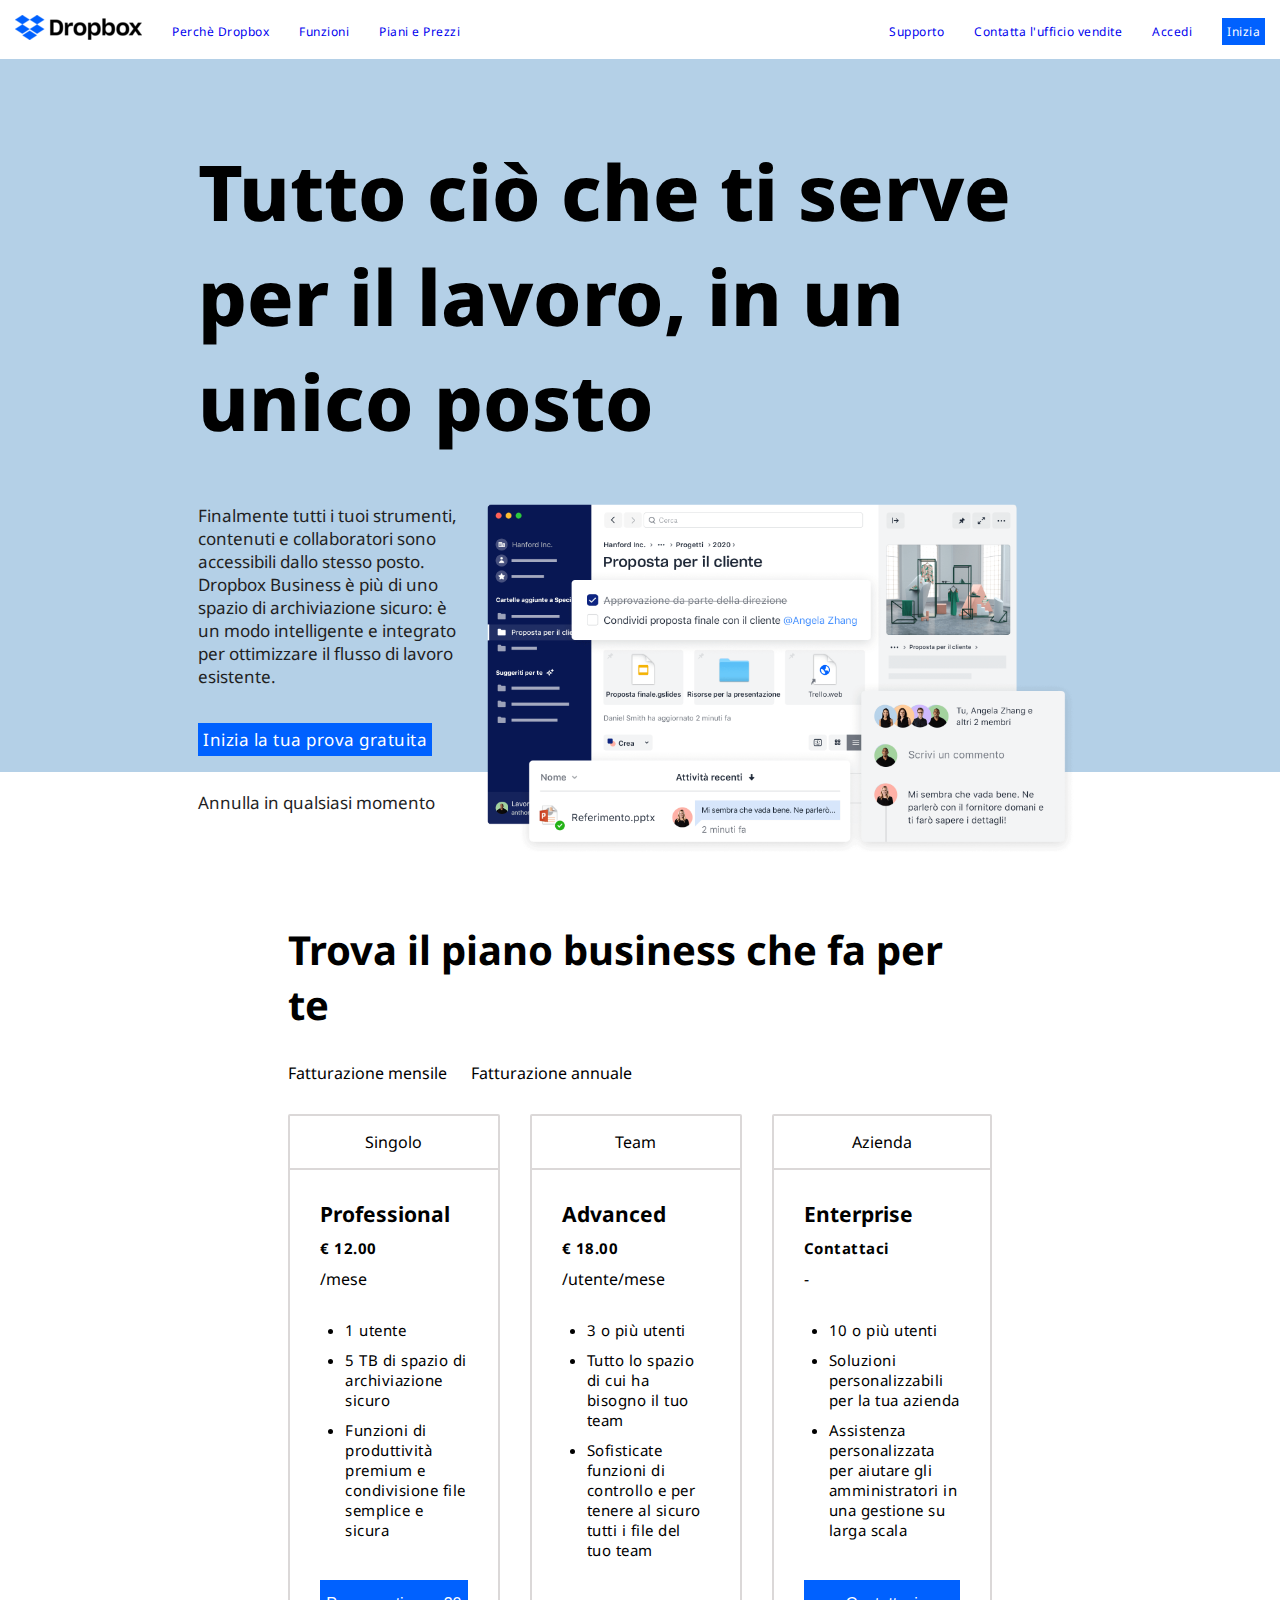
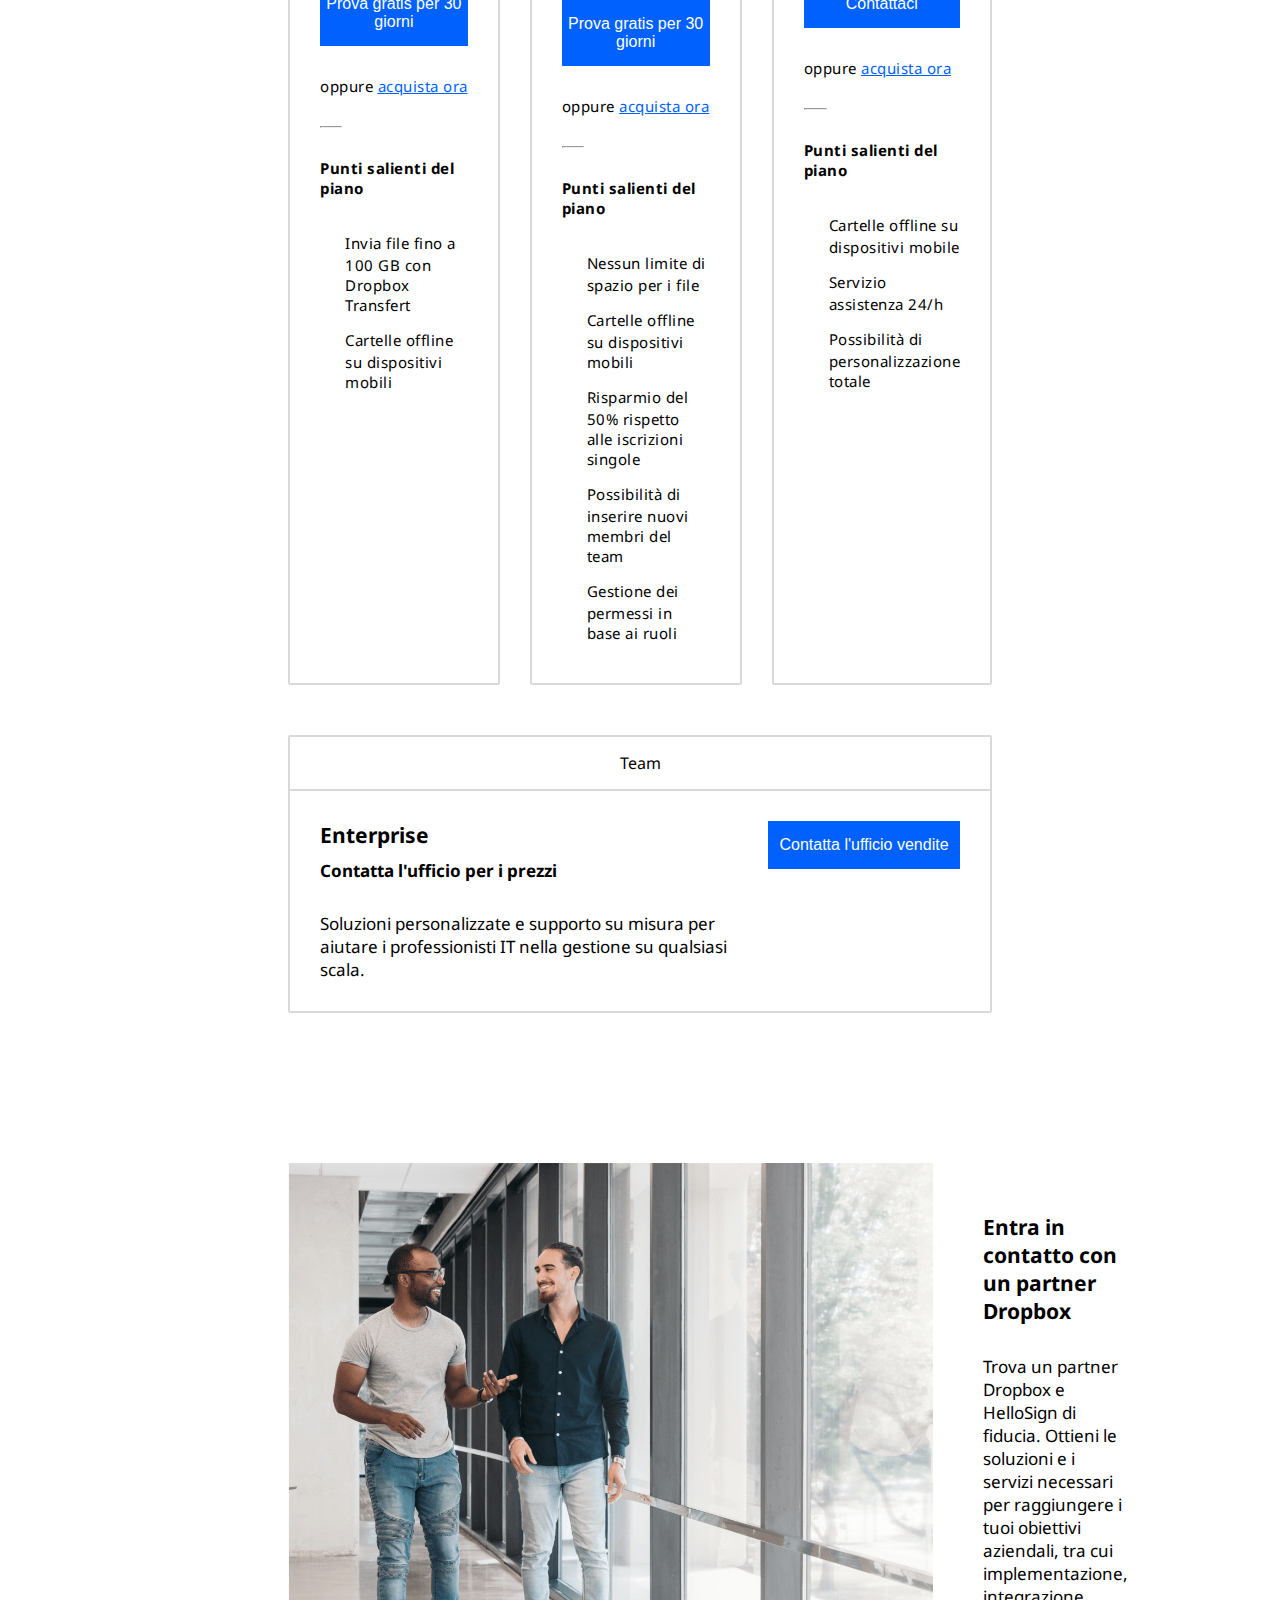
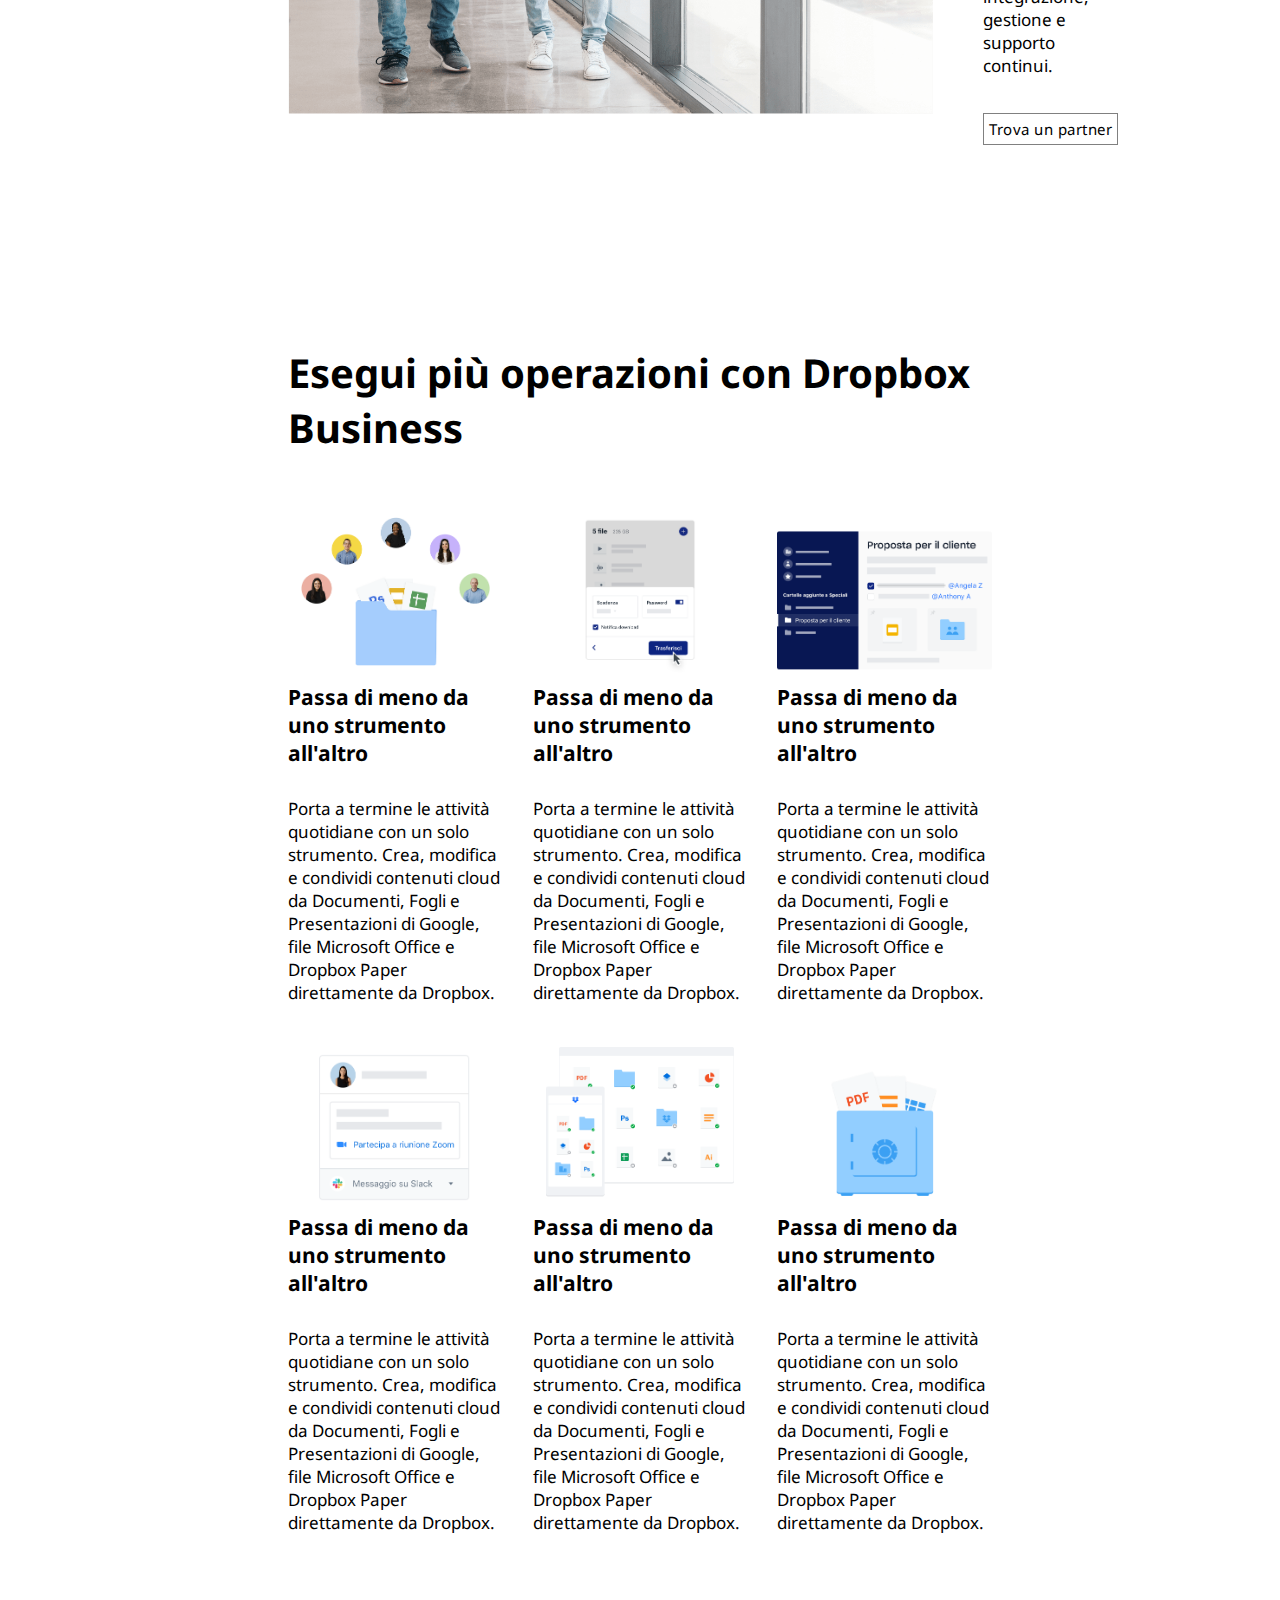
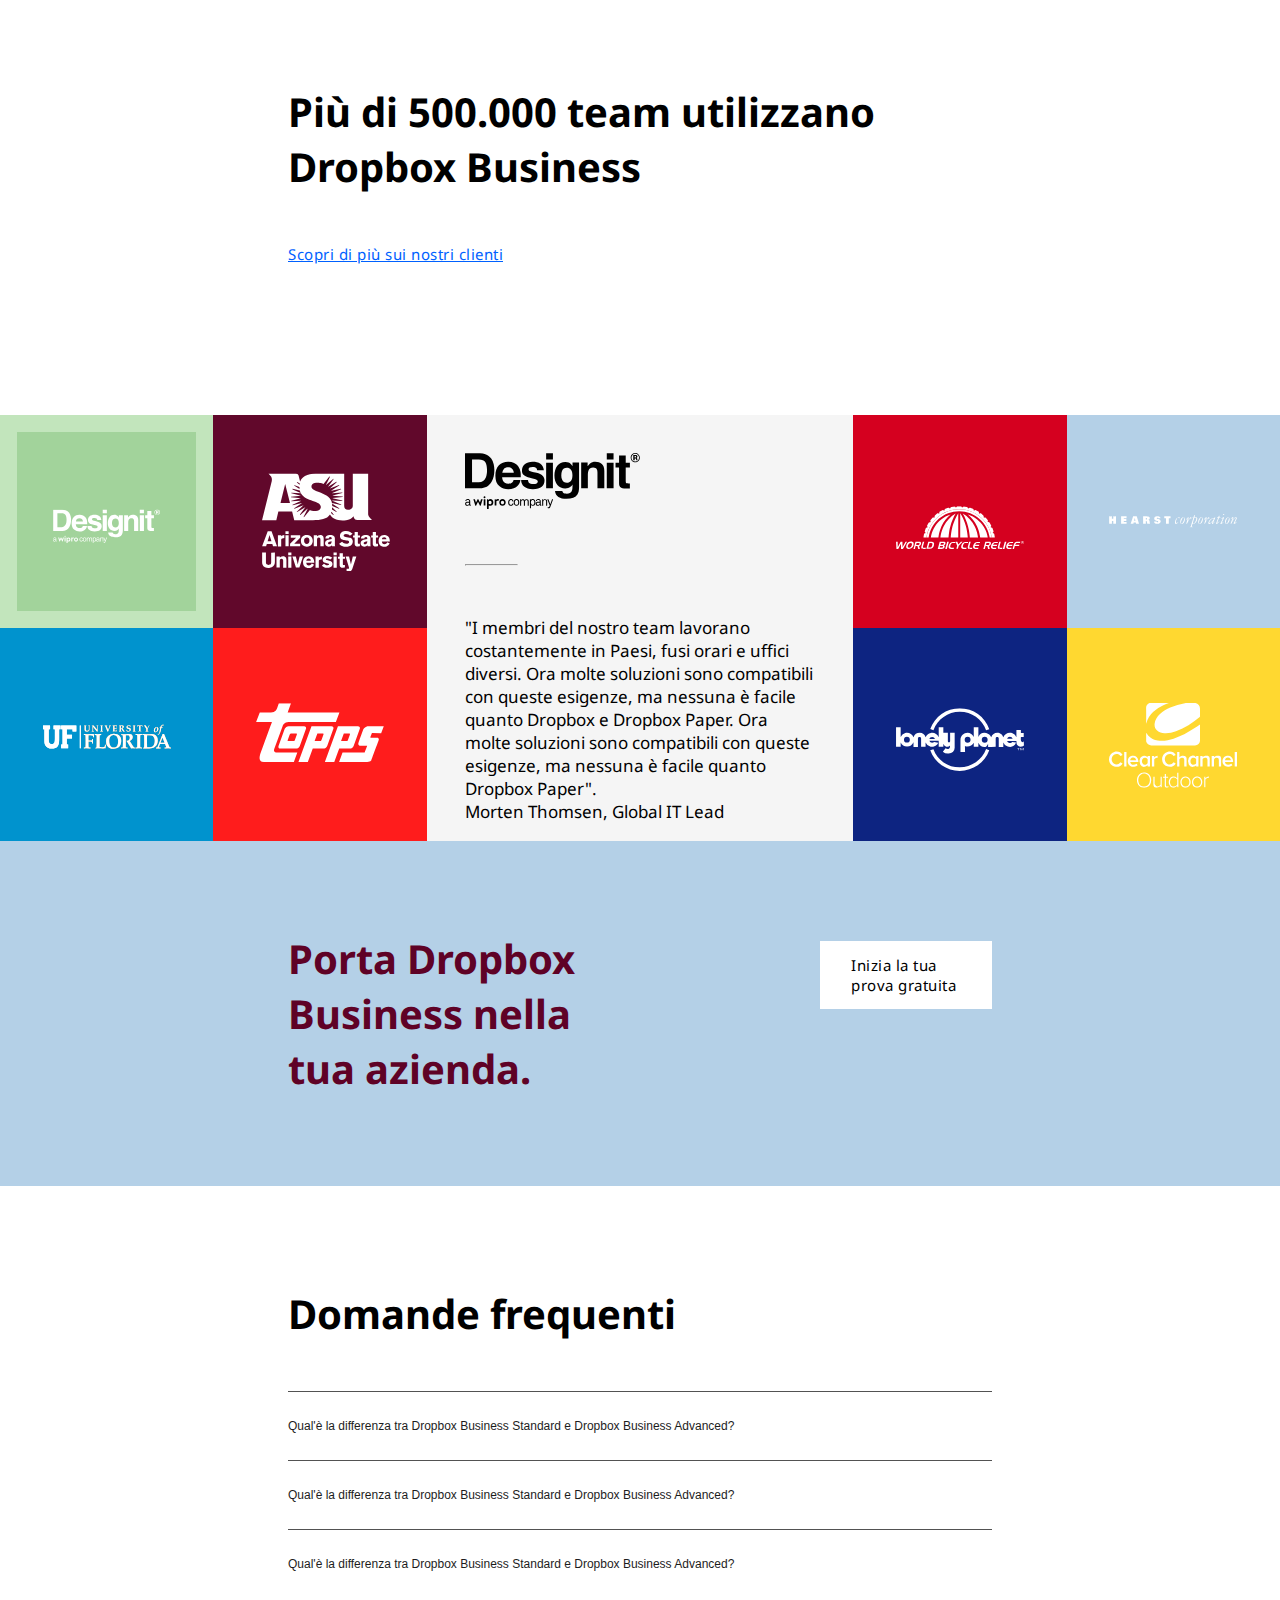
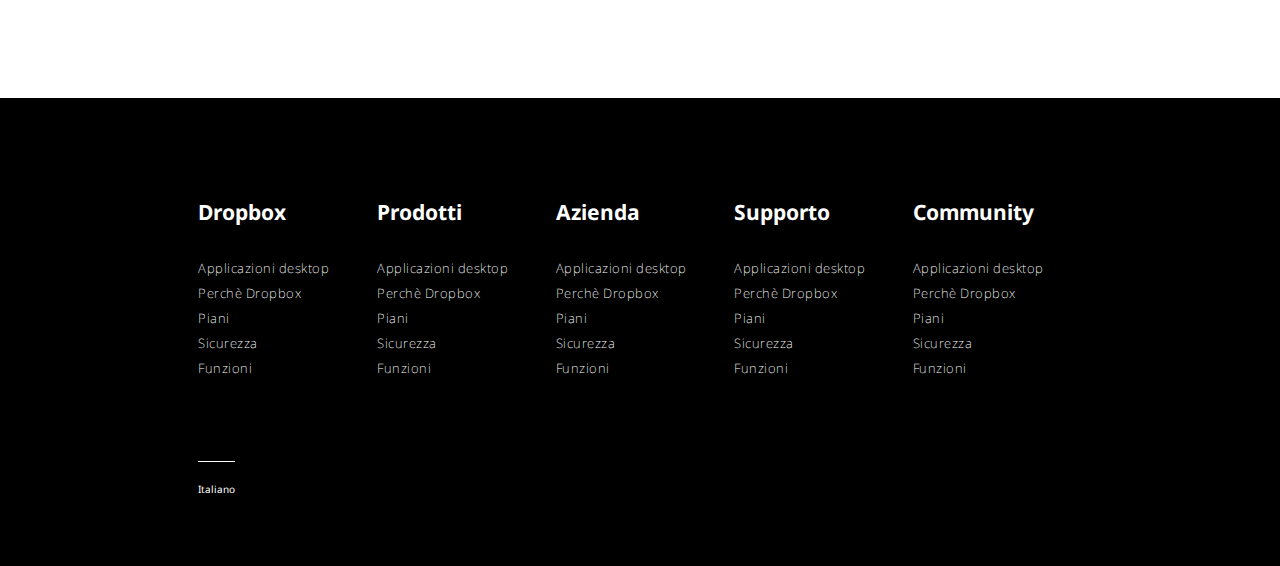
==== commit b6bf6606: "add_menu tendina" ====
--- a/bonus/index.html
+++ b/bonus/index.html
@@ -29,14 +29,20 @@
   <body>
     <header>
       <div class="nav">
-        <div class="nav_link-sinistra">
-          <ul>
+        <div class="nav_link-sinistra dropdown-1">
+          <ul class="">
             <li>
               <a href="#index"><img src="img/logo-small.png" alt="Logo" /></a>
             </li>
             <li><a href="#">Perchè Dropbox</a></li>
             <li><a href="#">Funzioni</a></li>
-            <li><a href="#">Piani e Prezzi</a></li>
+            <li class="PianiPrezzi"><a href="#">Piani e Prezzi</a>
+              <div class="link-root">
+                <div class="link-1 link-style">Link 1</div>
+                <div class="link-2 link-style">Link 2</div>
+                <div class="link-3 link-style">Link 3</div>
+            </div>
+            </li>
           </ul>
         </div>
         <div class="nav_link-destra">
--- a/bonus/css/style.css
+++ b/bonus/css/style.css
@@ -74,6 +74,69 @@
 
 /* NAV */
 
+/* Menu a discesa */
+
+.link-root {
+  position: relative;
+  display: none;
+}
+
+.link-style {
+  position: absolute;
+  left: 0;
+  background-color: rgb(241, 241, 241);
+  padding: 10px 15px;
+  width: 100%;
+  font-size: 12px;
+  border-bottom: 1px solid #b4d0e7;
+  cursor: pointer;
+}
+
+.PianiPrezzi:hover .link-root {
+  display: block;
+}
+
+.link-1 {
+  top: 22px;
+}
+
+.link-2 {
+  top: 62px;
+}
+
+.link-3 {
+  top: 102px;
+}
+
+/* .dropdownBtn-1 {
+  position: relative;
+}
+
+.dropdownContent-1 {
+  position: absolute;
+  top: 72;
+  left: 0;
+  width: 100%;
+  padding: 8px 15px;
+  background-color: rgb(255, 255, 255);
+  position: relative;
+  display: flex;
+  flex-direction: column;
+  gap: 2px;
+} */
+
+/* .dropdownContent-2 {
+  position: absolute;
+  width: 100%;
+  padding: 8px 15px;
+  background-color: rgb(255, 255, 255);
+}
+
+.dropdownContent-1 a {
+  font-size: 12px;
+  padding-bottom: 10px;
+} */
+
 nav {
   width: 100%;
 }
@@ -117,7 +180,7 @@
 
 .fake-btn {
   background-color: #0061ff;
-  padding: 8px;
+  padding: 5px;
   color: #fff;
 }
 
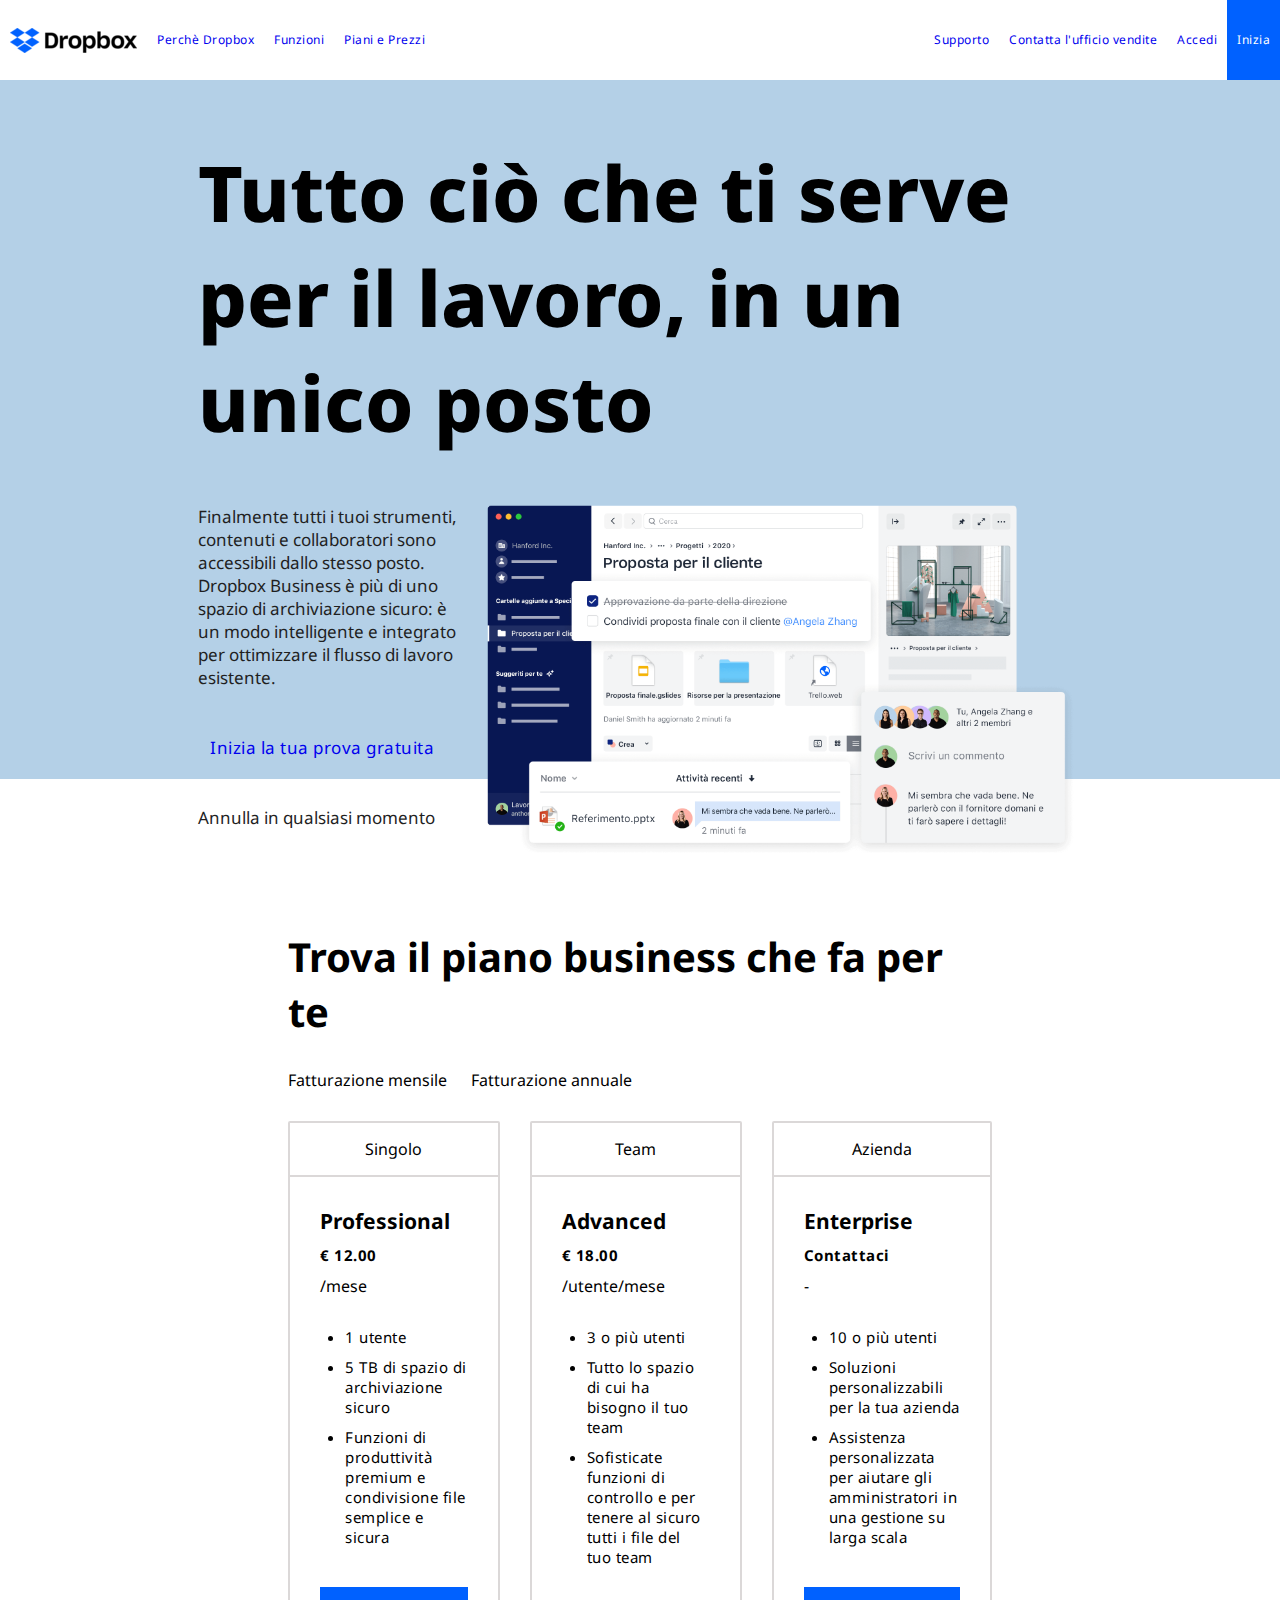
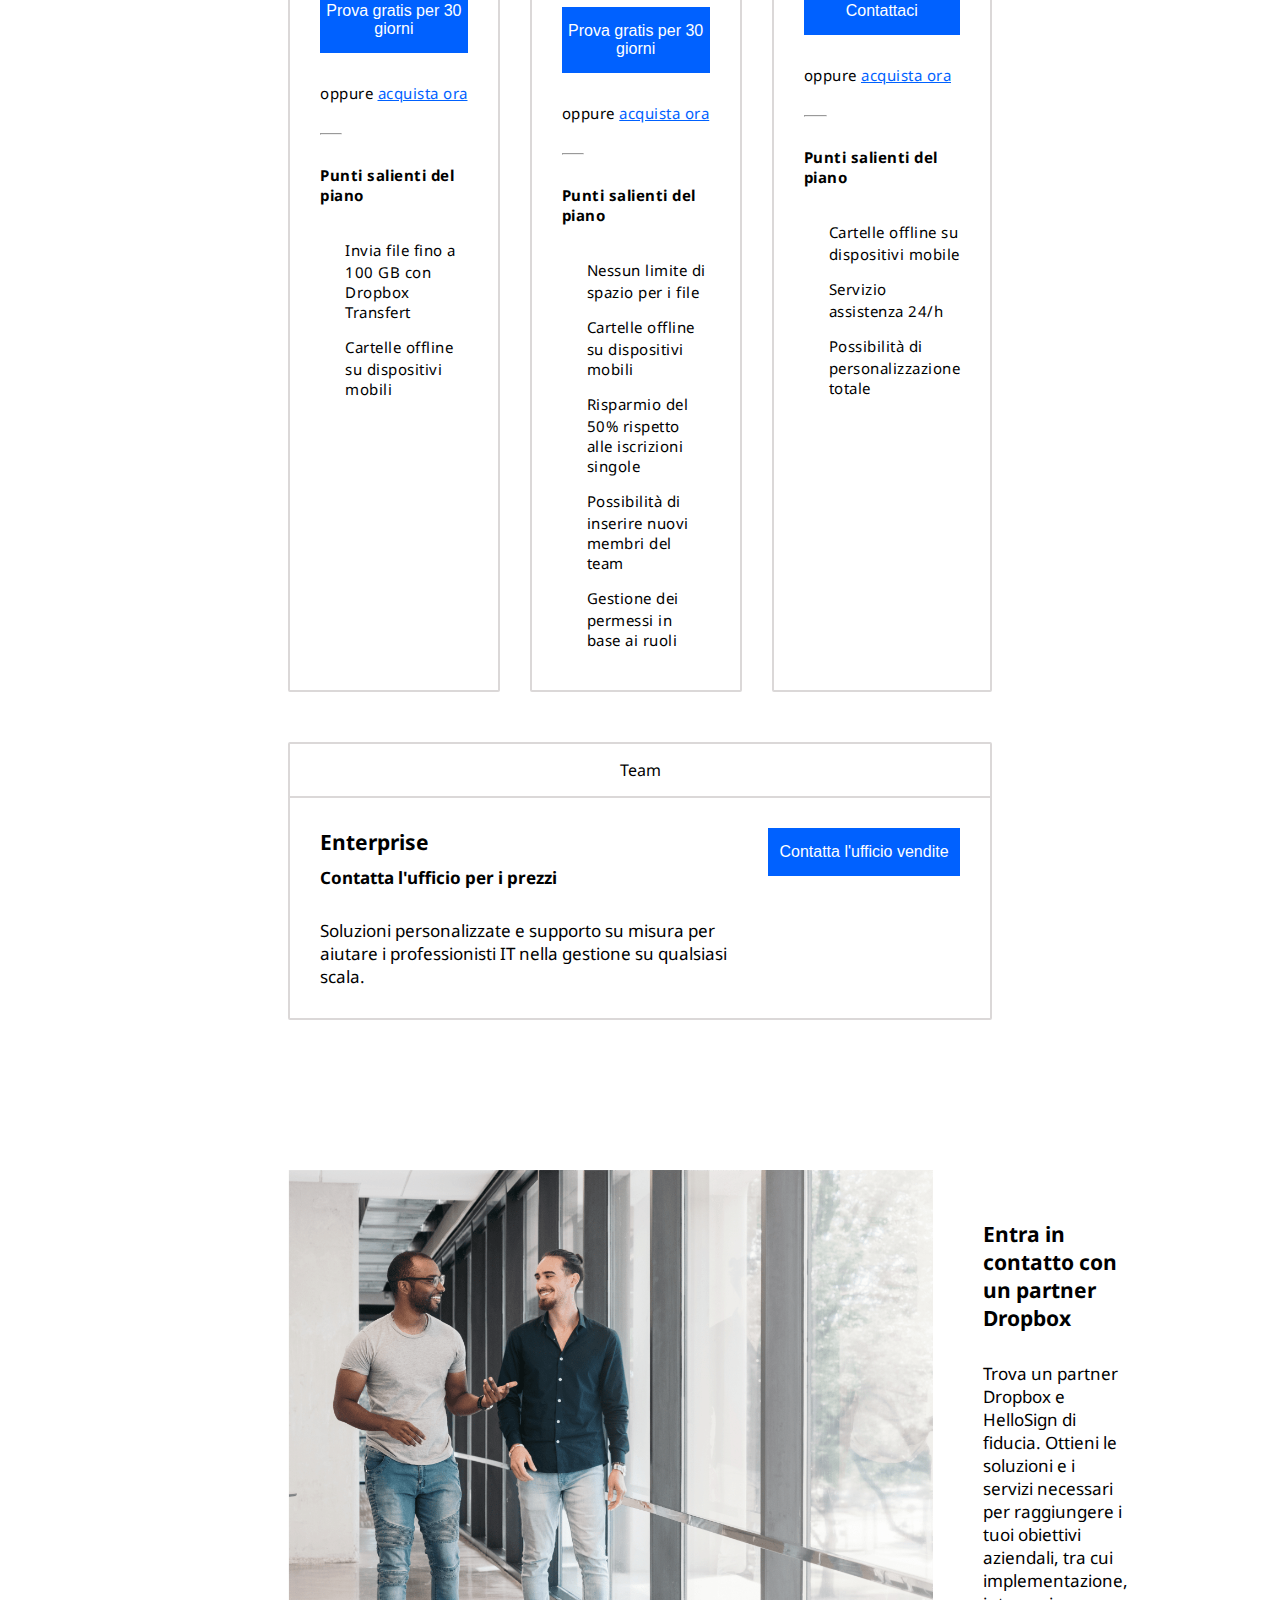
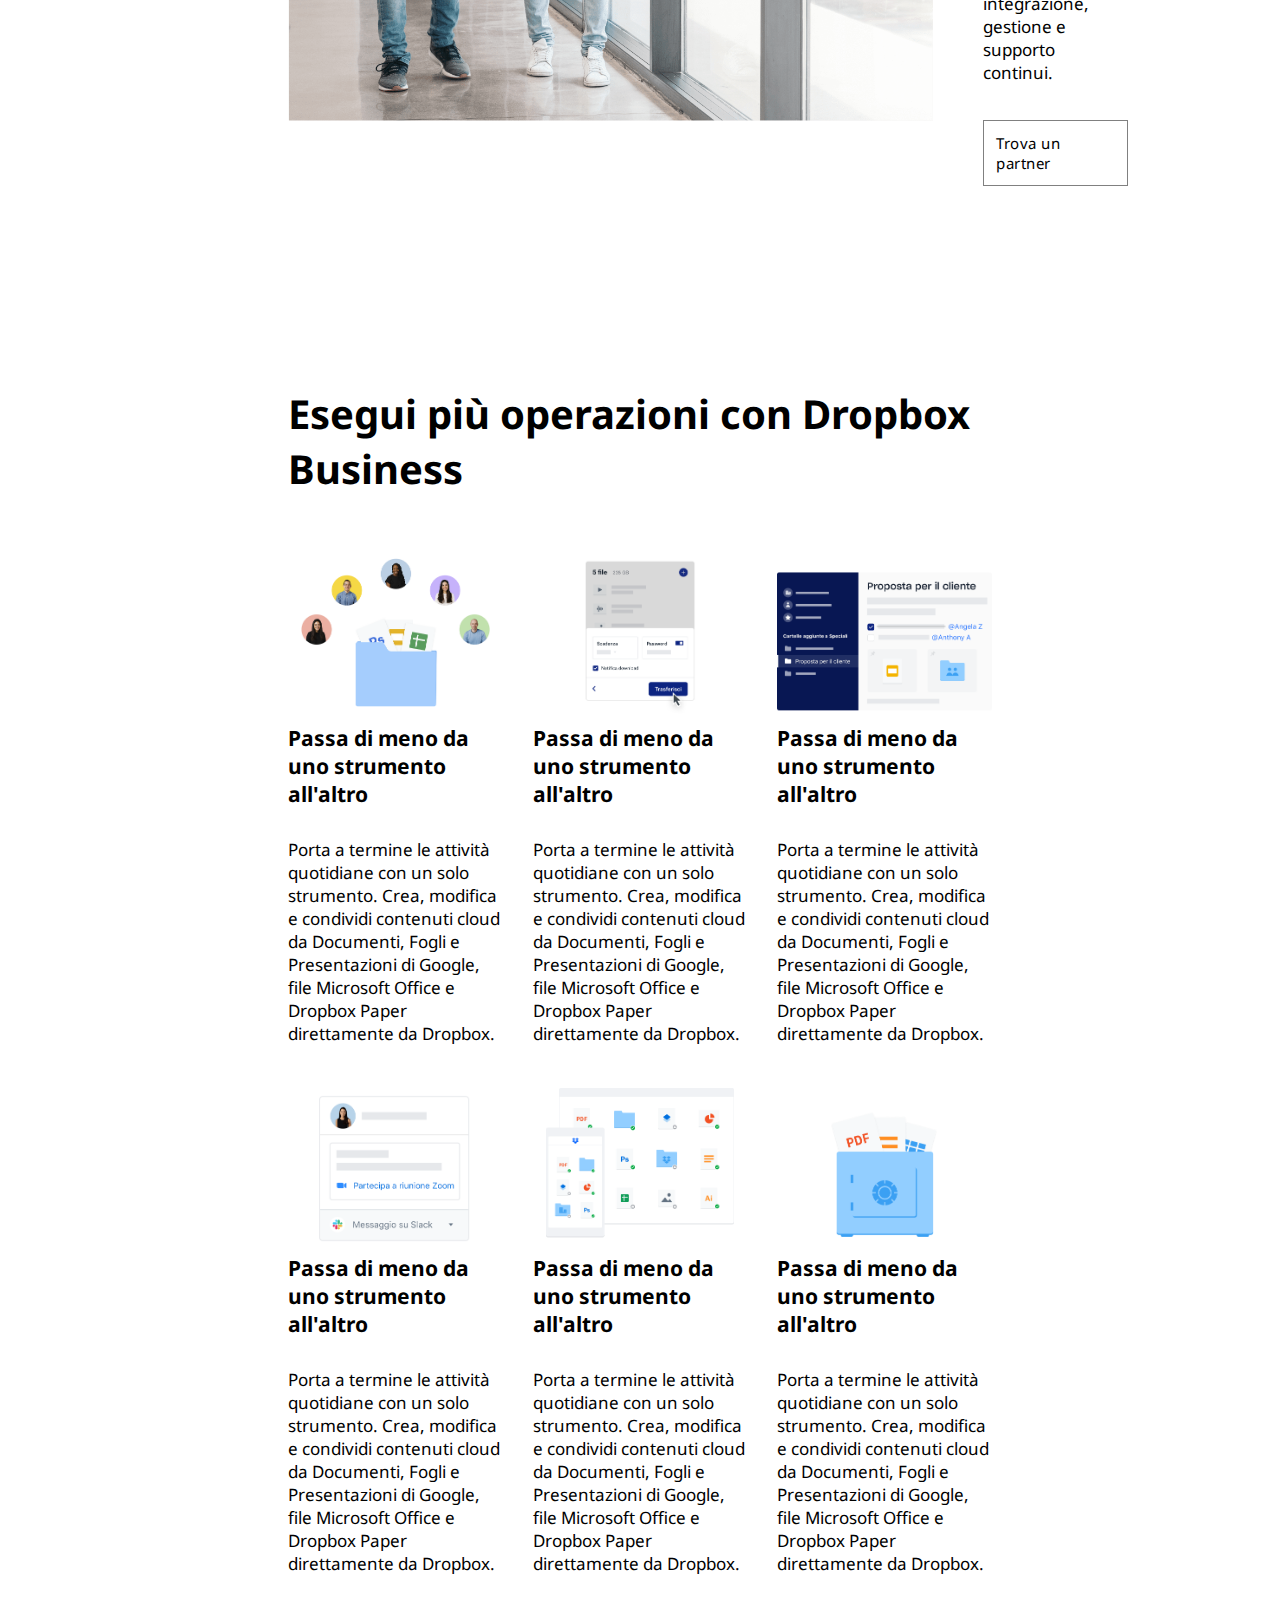
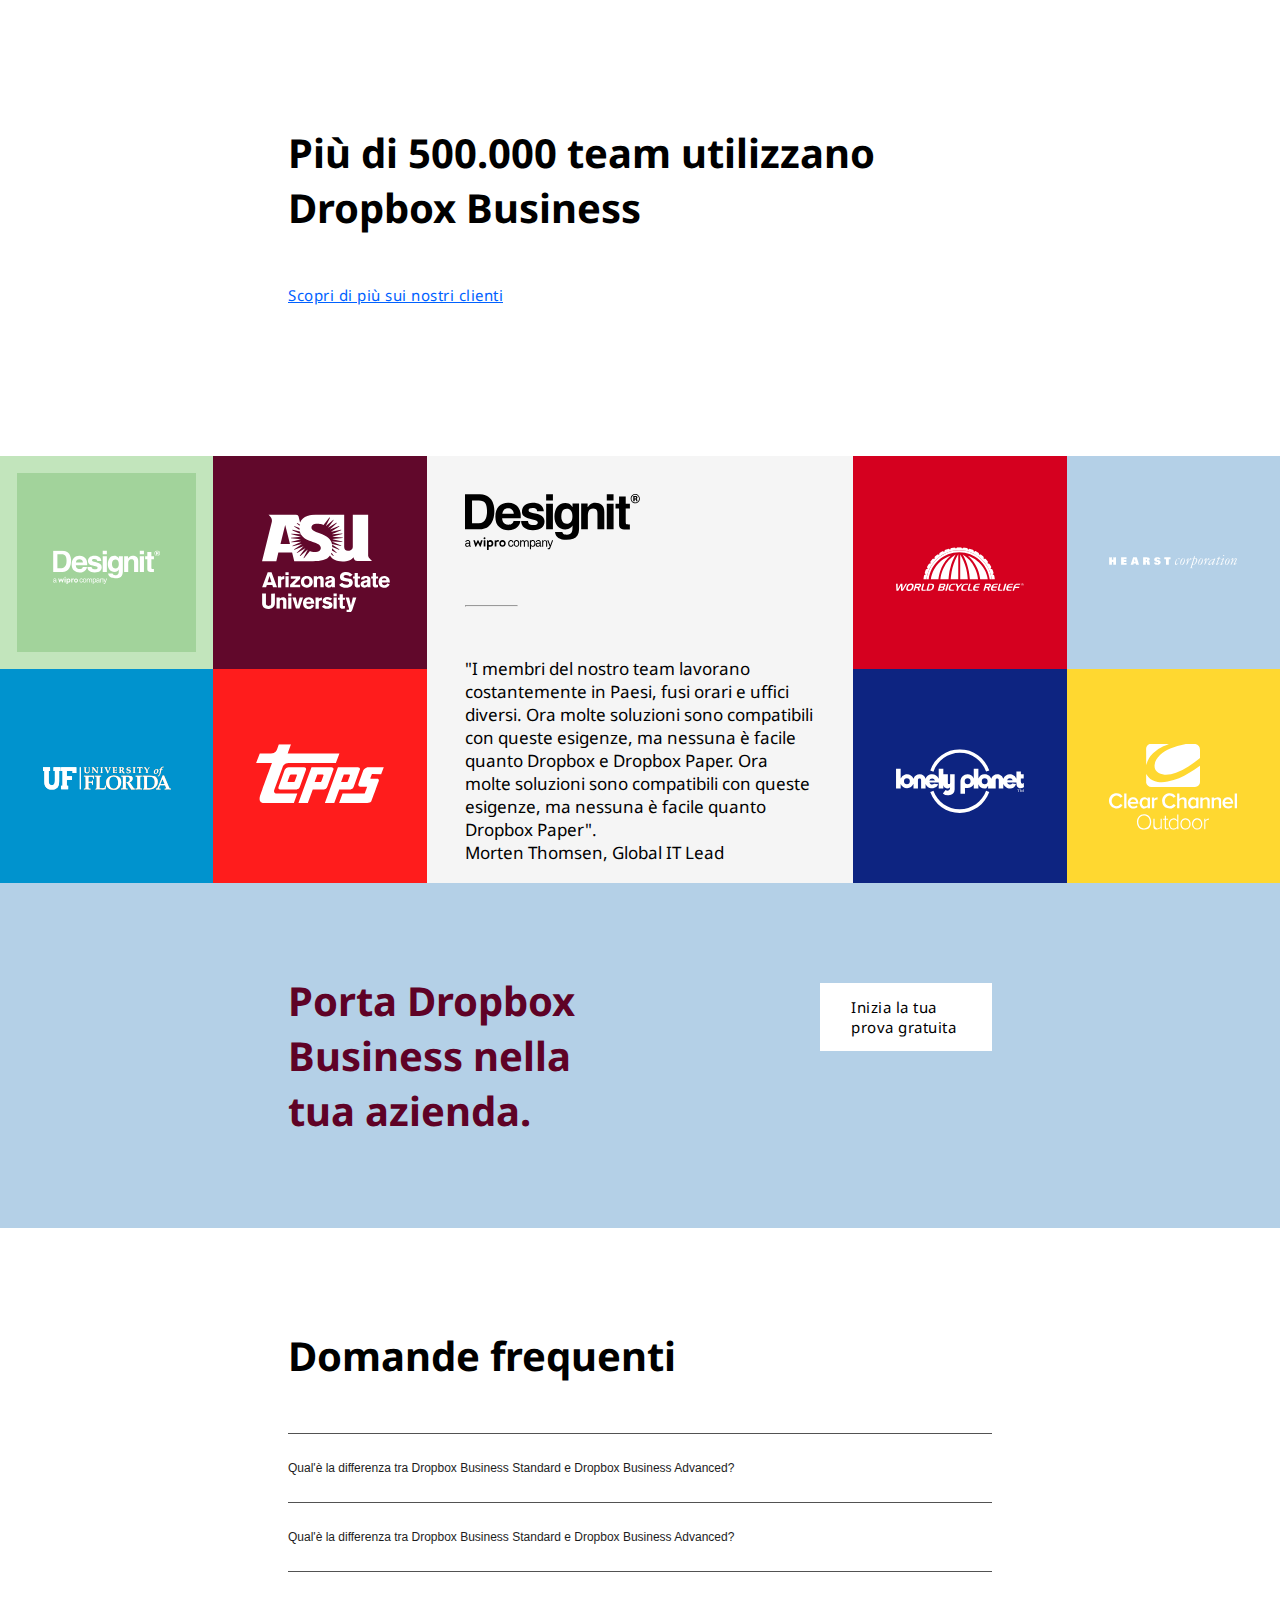
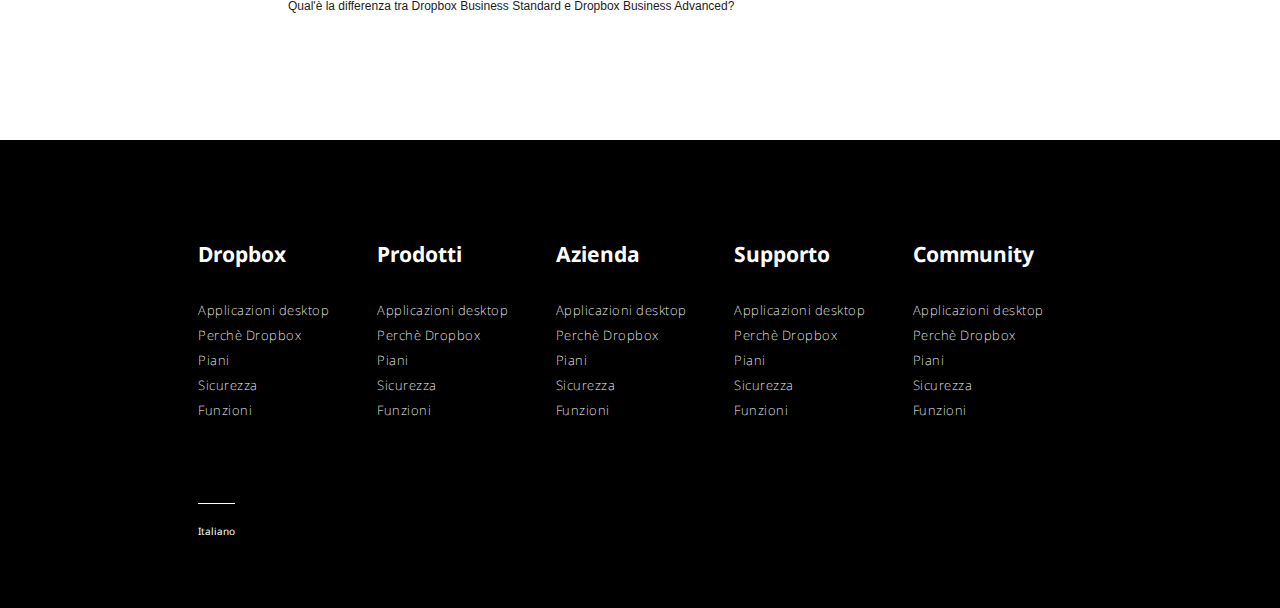
==== commit 695f6c00: "fix_header bonus" ====
--- a/bonus/index.html
+++ b/bonus/index.html
@@ -29,23 +29,29 @@
   <body>
     <header>
       <div class="nav">
-        <div class="nav_link-sinistra dropdown-1">
-          <ul class="">
-            <li>
+        <div class="nav_link-sinistra">
+          <ul>
+            <li id="logo-title">
               <a href="#index"><img src="img/logo-small.png" alt="Logo" /></a>
             </li>
             <li><a href="#">Perchè Dropbox</a></li>
             <li><a href="#">Funzioni</a></li>
             <li class="PianiPrezzi"><a href="#">Piani e Prezzi</a>
+              <!-- <ul>
+                <li class="link-1 link-style"><a href="#">Link 1</a></li>
+                <li class="link-2 link-style"><a href="#">Link 2</a></li>
+                <li class="link-3 link-style"><a href="#">Link 3</a></li>
+              </ul> -->
               <div class="link-root">
-                <div class="link-1 link-style">Link 1</div>
-                <div class="link-2 link-style">Link 2</div>
-                <div class="link-3 link-style">Link 3</div>
+                <div class="link-1 link-style"><a href="#">Link 1</a></div>
+                <div class="link-2 link-style"><a href="#">Link 2</a></div>
+                <div class="link-3 link-style"><a href="#">Link 3</a></div>
             </div>
             </li>
           </ul>
         </div>
-        <div class="nav_link-destra">
+
+        <div class="nav_link-sinistra">
           <ul>
             <li><a href="#">Supporto</a></li>
             <li><a href="#">Contatta l'ufficio vendite</a></li>
--- a/bonus/css/style.css
+++ b/bonus/css/style.css
@@ -90,6 +90,7 @@
   font-size: 12px;
   border-bottom: 1px solid #b4d0e7;
   cursor: pointer;
+  display: block;
 }
 
 .PianiPrezzi:hover .link-root {
@@ -108,86 +109,73 @@
   top: 102px;
 }
 
-/* .dropdownBtn-1 {
-  position: relative;
-}
-
-.dropdownContent-1 {
-  position: absolute;
-  top: 72;
+.nav {
+  display: flex;
+  justify-content: space-between;
+  align-items: stretch;
+
+  position: fixed;
+  width: 100%;
+  top: 0;
   left: 0;
-  width: 100%;
-  padding: 8px 15px;
-  background-color: rgb(255, 255, 255);
-  position: relative;
-  display: flex;
-  flex-direction: column;
-  gap: 2px;
-} */
-
-/* .dropdownContent-2 {
-  position: absolute;
-  width: 100%;
-  padding: 8px 15px;
-  background-color: rgb(255, 255, 255);
-}
-
-.dropdownContent-1 a {
-  font-size: 12px;
-  padding-bottom: 10px;
-} */
-
-nav {
-  width: 100%;
-}
-
-.nav {
-  display: flex;
-  justify-content: space-between;
-  align-items: center;
+  z-index: 1;
+  background-color: #fff;
+  height: 80px;
+  line-height: 80px;
 }
 
 .nav_link-sinistra ul,
 .nav_link-destra ul {
   display: flex;
-  justify-content: space-between;
-  align-items: center;
   list-style: none;
 }
 
 .nav_link-sinistra ul li,
 .nav_link-destra ul li {
-  padding: 15px;
-  position: relative;
-}
-
-.nav_link-sinistra ul li:hover:not(:first-child) a:after,
-.nav_link-destra ul li:hover:not(:last-child) a:after {
-  content: "";
-  height: 3px;
-  width: 100%;
-  position: absolute;
-  top: 100%;
-  left: 0;
-  background-color: #0061ff;
+  /* padding: 15px; */
+  position: relative;
+  display: flex;
+  align-items: center;
+}
+
+.nav_link-sinistra ul li:hover,
+.nav_link-destra ul li:hover {
+  /* border-bottom: 2px solid blue; */
+  -webkit-box-shadow: inset 0px -2px 0px 0px #000000;
+  box-shadow: inset 0px -2px 0px 0px #000000;
 }
 
 .nav_link-sinistra ul li a,
 .nav_link-destra ul li a {
   text-decoration: none;
   font-size: 12px;
-}
-
-.fake-btn {
+  padding: 0 10px;
+  vertical-align: middle;
+}
+
+.nav_link-sinistra #logo-title img {
+  vertical-align: middle;
+}
+
+.nav_link-sinistra #logo-title:hover {
+  vertical-align: middle;
+  box-shadow: none;
+}
+
+.nav_link-sinistra .fake-btn {
   background-color: #0061ff;
-  padding: 5px;
   color: #fff;
 }
 
+.header_container-sinistra .fake-btn,
+.partnerContatto_text .fake-btn {
+  padding: 12px;
+}
+
 /* HEADER */
 
 .title {
-  padding: 80px 0px 50px 0px;
+  padding: 140px 0px 50px 0px;
 }
 
 .header {
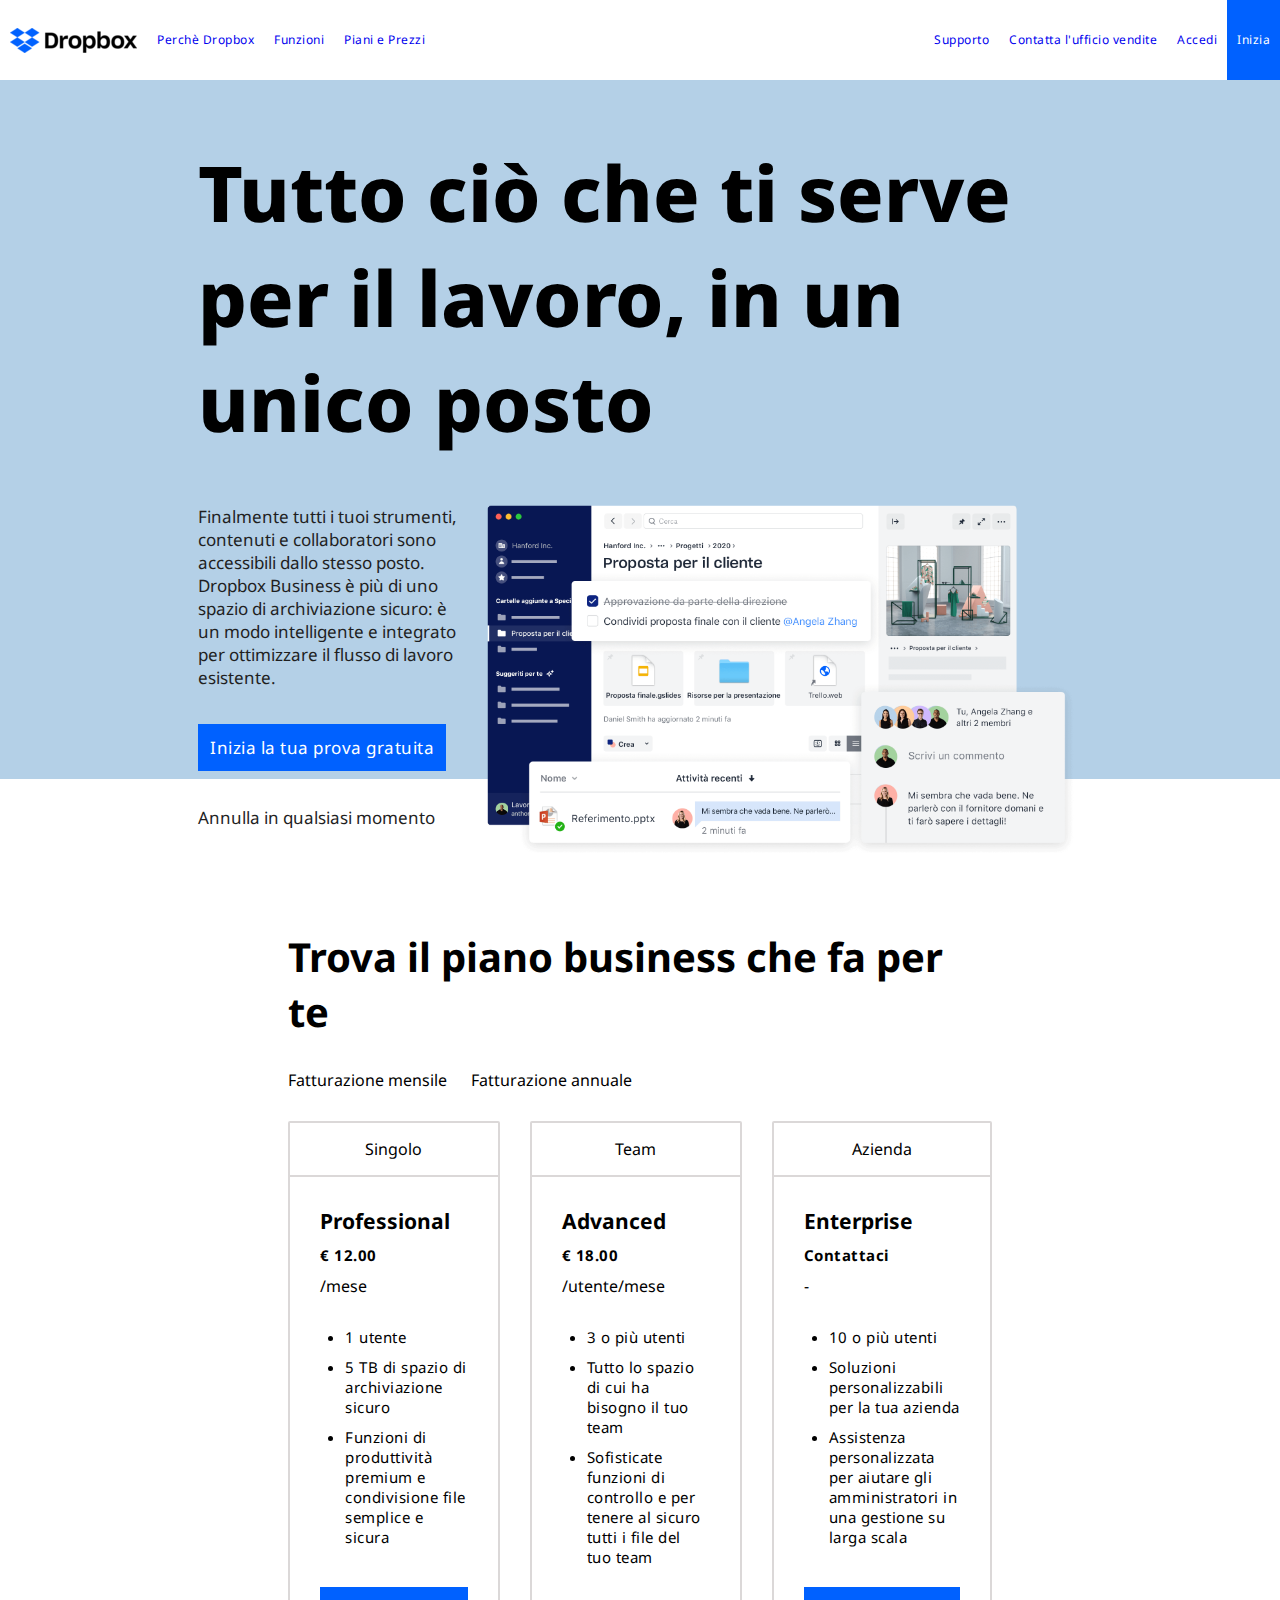
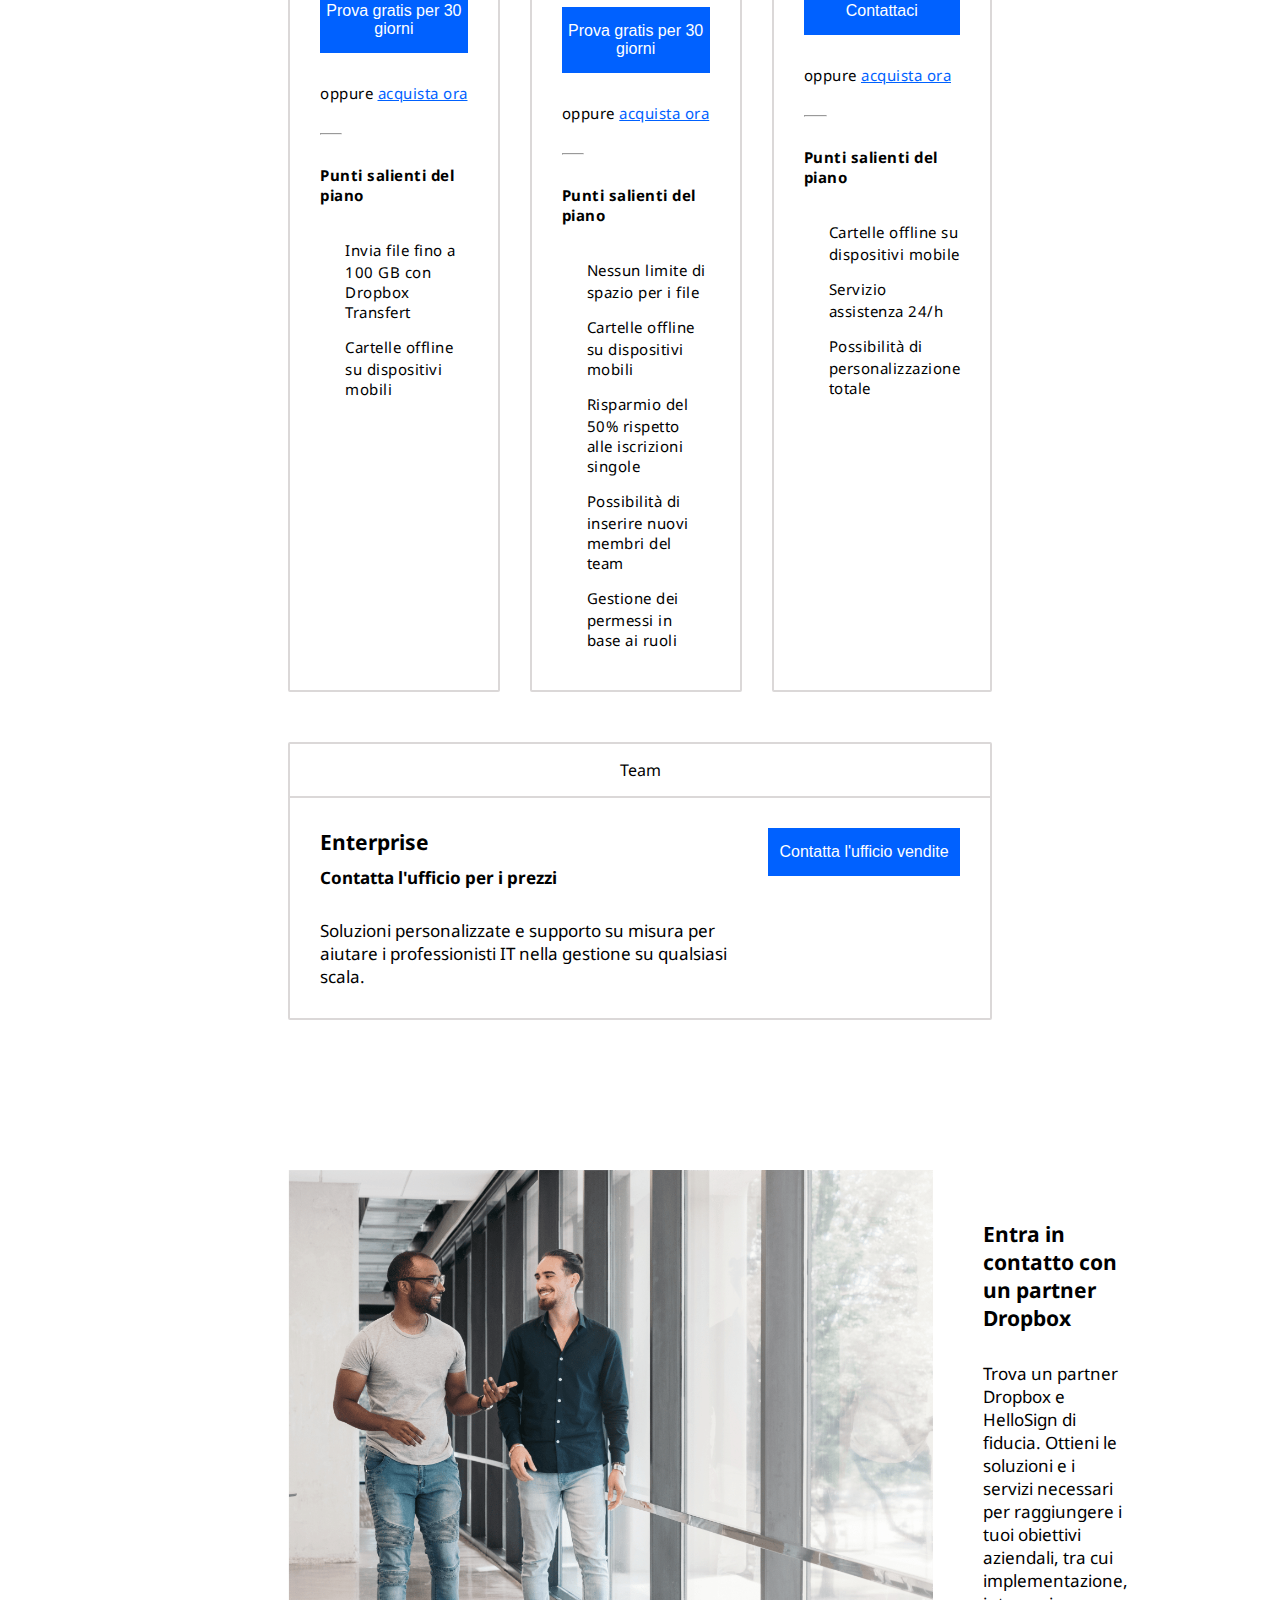
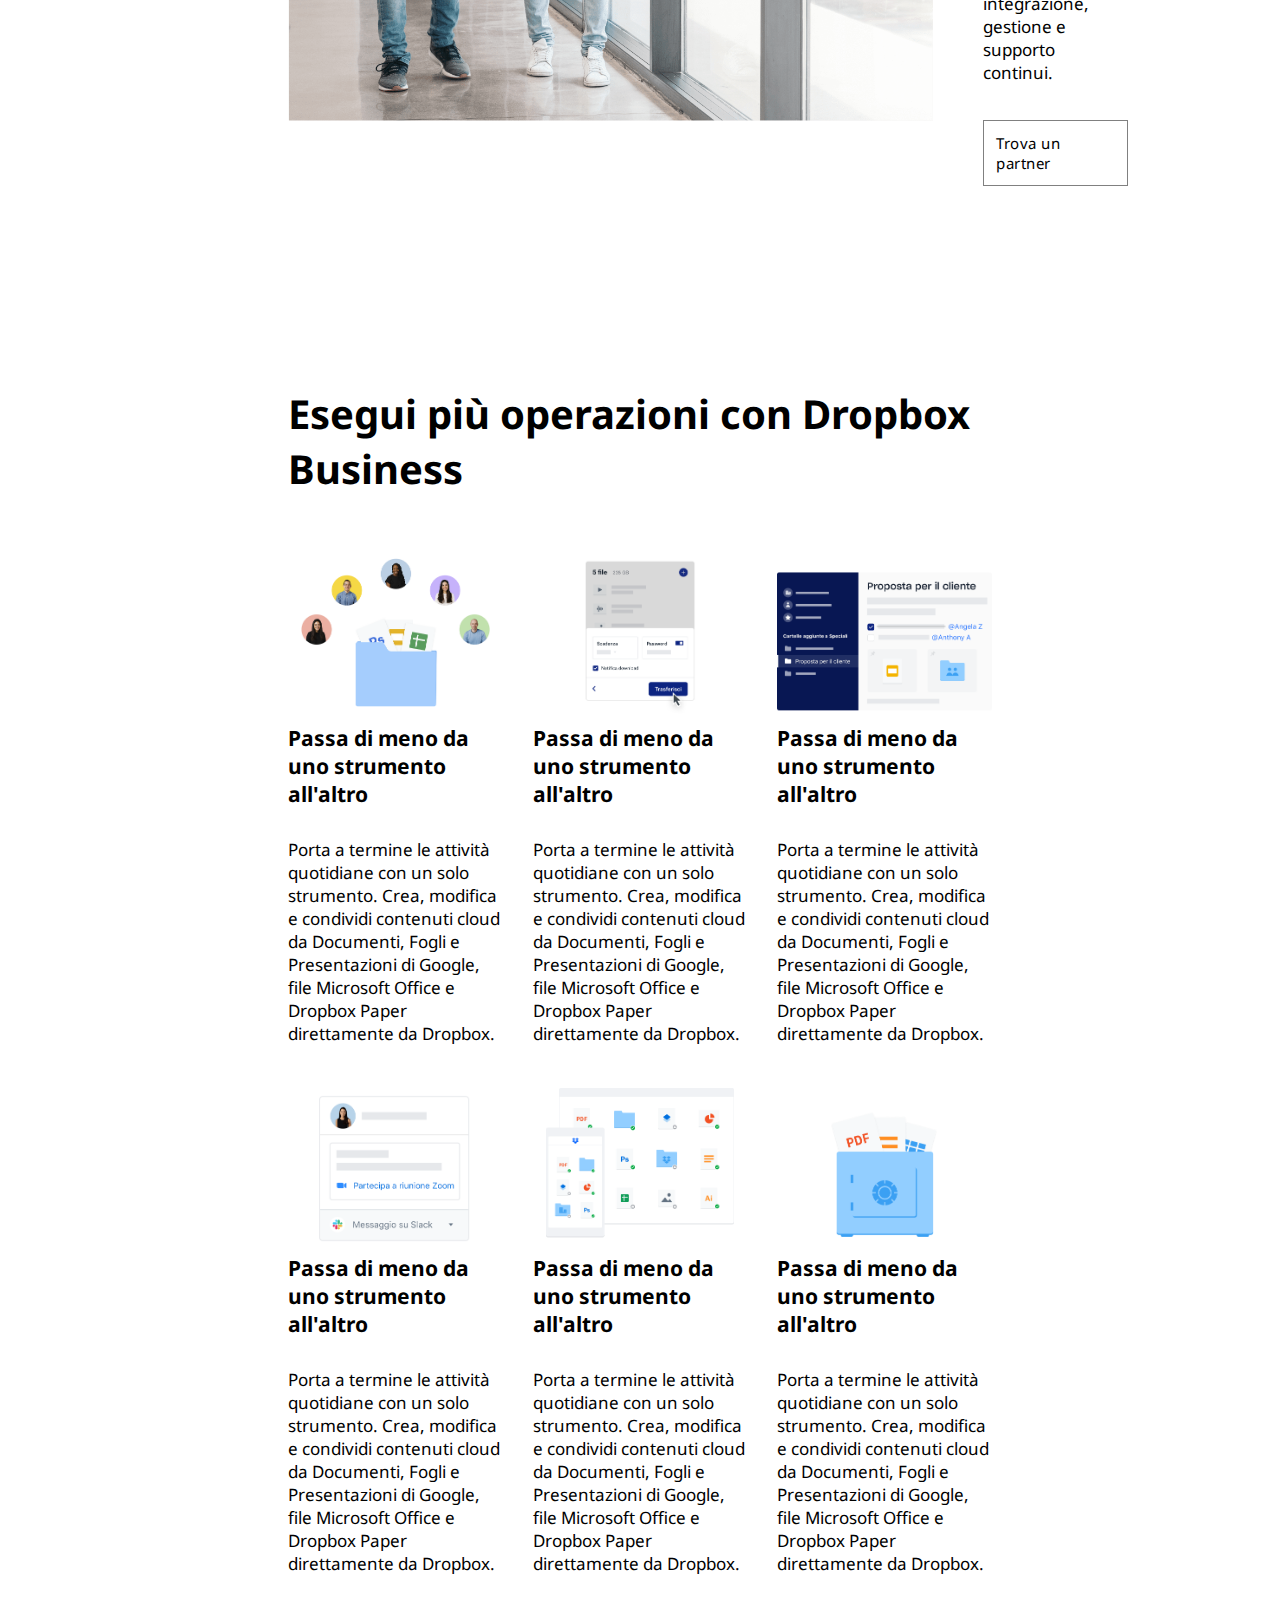
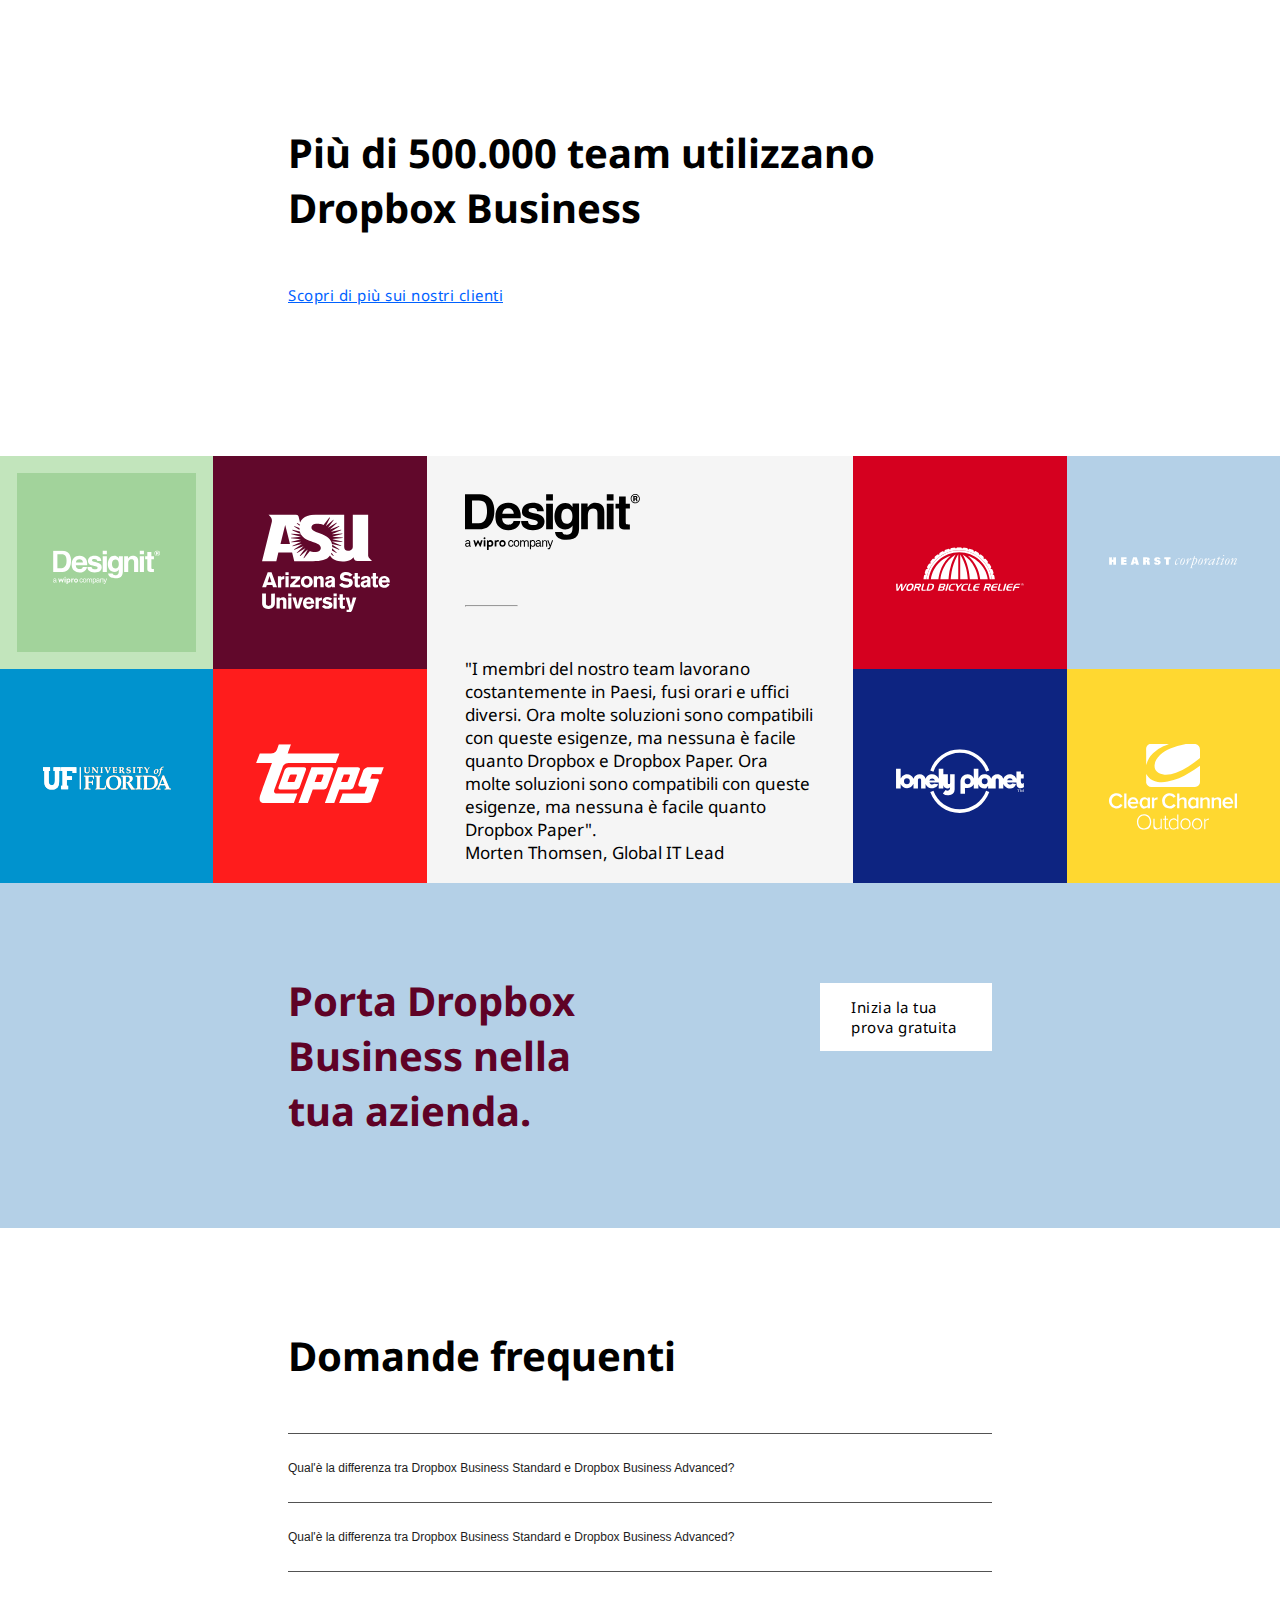
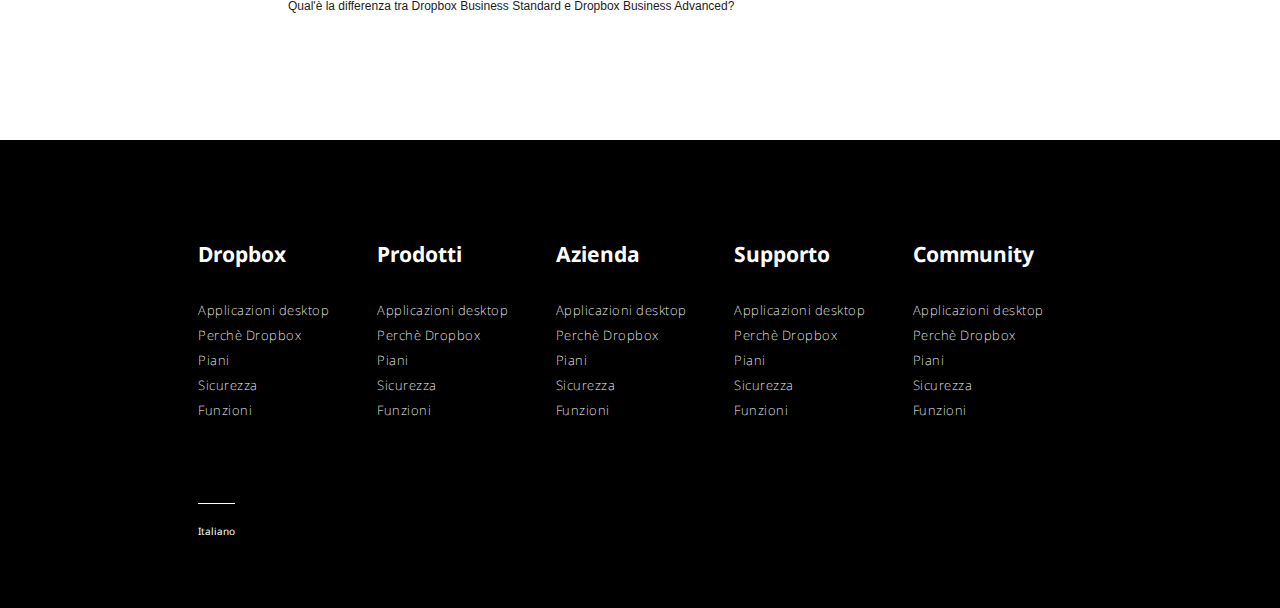
==== commit 224ebc9b: "fix_btn header" ====
--- a/bonus/index.html
+++ b/bonus/index.html
@@ -36,16 +36,12 @@
             </li>
             <li><a href="#">Perchè Dropbox</a></li>
             <li><a href="#">Funzioni</a></li>
-            <li class="PianiPrezzi"><a href="#">Piani e Prezzi</a>
-              <!-- <ul>
-                <li class="link-1 link-style"><a href="#">Link 1</a></li>
-                <li class="link-2 link-style"><a href="#">Link 2</a></li>
-                <li class="link-3 link-style"><a href="#">Link 3</a></li>
-              </ul> -->
-              <div class="link-root">
-                <div class="link-1 link-style"><a href="#">Link 1</a></div>
-                <div class="link-2 link-style"><a href="#">Link 2</a></div>
-                <div class="link-3 link-style"><a href="#">Link 3</a></div>
+            <li class="link-menu"><a href="#">Piani e Prezzi</a>
+              <div class="link-dropdown-content">
+                <a href="#">Link 1</a>
+                <a href="#">Link 2</a>
+                <a href="#">Link 3</a>
+                <a href="#">Link 4</a>
             </div>
             </li>
           </ul>
--- a/bonus/css/style.css
+++ b/bonus/css/style.css
@@ -76,37 +76,44 @@
 
 /* Menu a discesa */
 
-.link-root {
-  position: relative;
+.link-menu {
+  position: relative;
+  display: inline-block;
+}
+
+.link-dropdown-content {
   display: none;
+  position: absolute;
+  top: 80px;
+  background-color: #f1f1f1;
+  min-width: 120px;
+  box-shadow: 0px 8px 16px 0px rgba(0, 0, 0, 0.2);
+}
+
+.link-dropdown-content a {
+  color: black;
+  text-decoration: none;
+  display: block;
+  border-bottom: 2px solid #b4d0e7;
+}
+
+.link-dropdown-content a:hover {
+  background-color: #ddd;
+}
+
+.link-menu:hover .link-dropdown-content {
+  display: block;
 }
 
 .link-style {
-  position: absolute;
   left: 0;
   background-color: rgb(241, 241, 241);
-  padding: 10px 15px;
+
   width: 100%;
   font-size: 12px;
   border-bottom: 1px solid #b4d0e7;
   cursor: pointer;
   display: block;
-}
-
-.PianiPrezzi:hover .link-root {
-  display: block;
-}
-
-.link-1 {
-  top: 22px;
-}
-
-.link-2 {
-  top: 62px;
-}
-
-.link-3 {
-  top: 102px;
 }
 
 .nav {
@@ -173,6 +180,13 @@
 }
 
 /* HEADER */
+
+.header_container-sinistra .fake-btn {
+  background-color: #0061ff;
+  color: #fff;
+  padding: 12px;
+  text-decoration: none;
+}
 
 .title {
   padding: 140px 0px 50px 0px;
